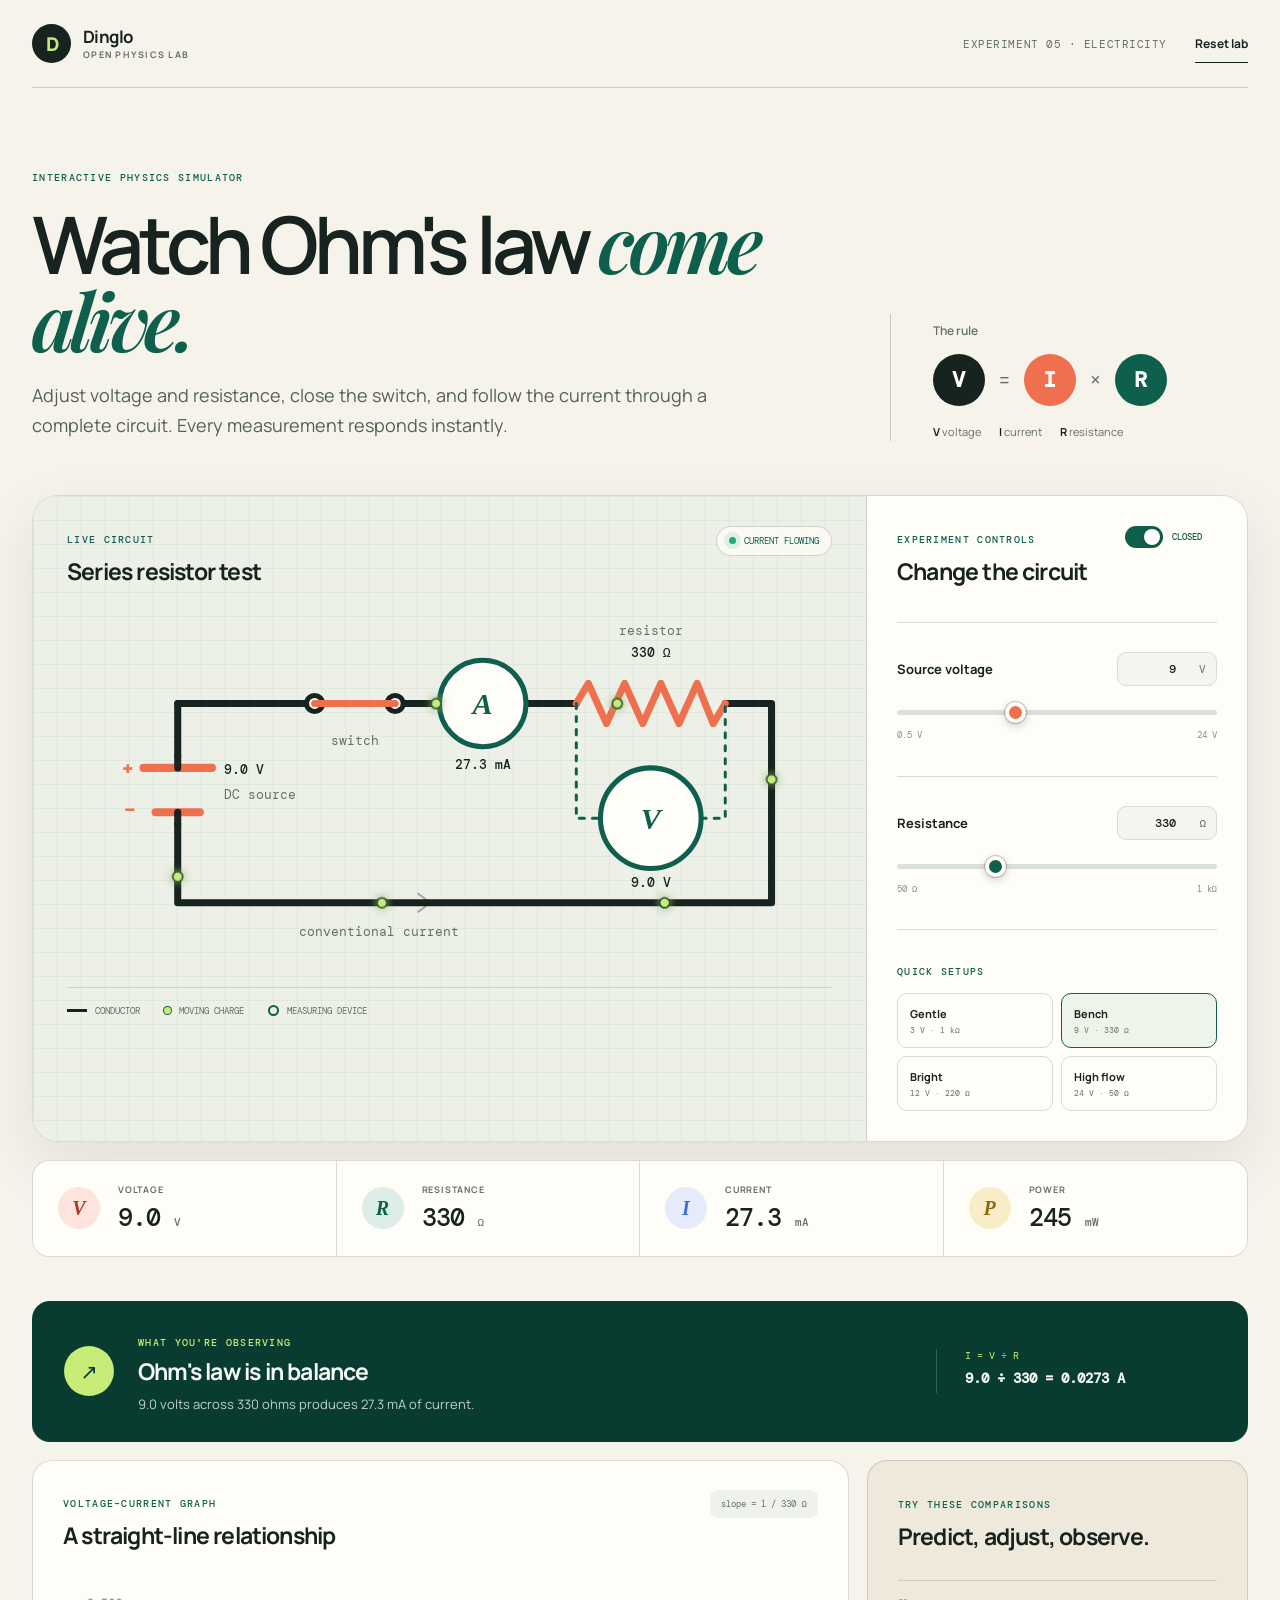
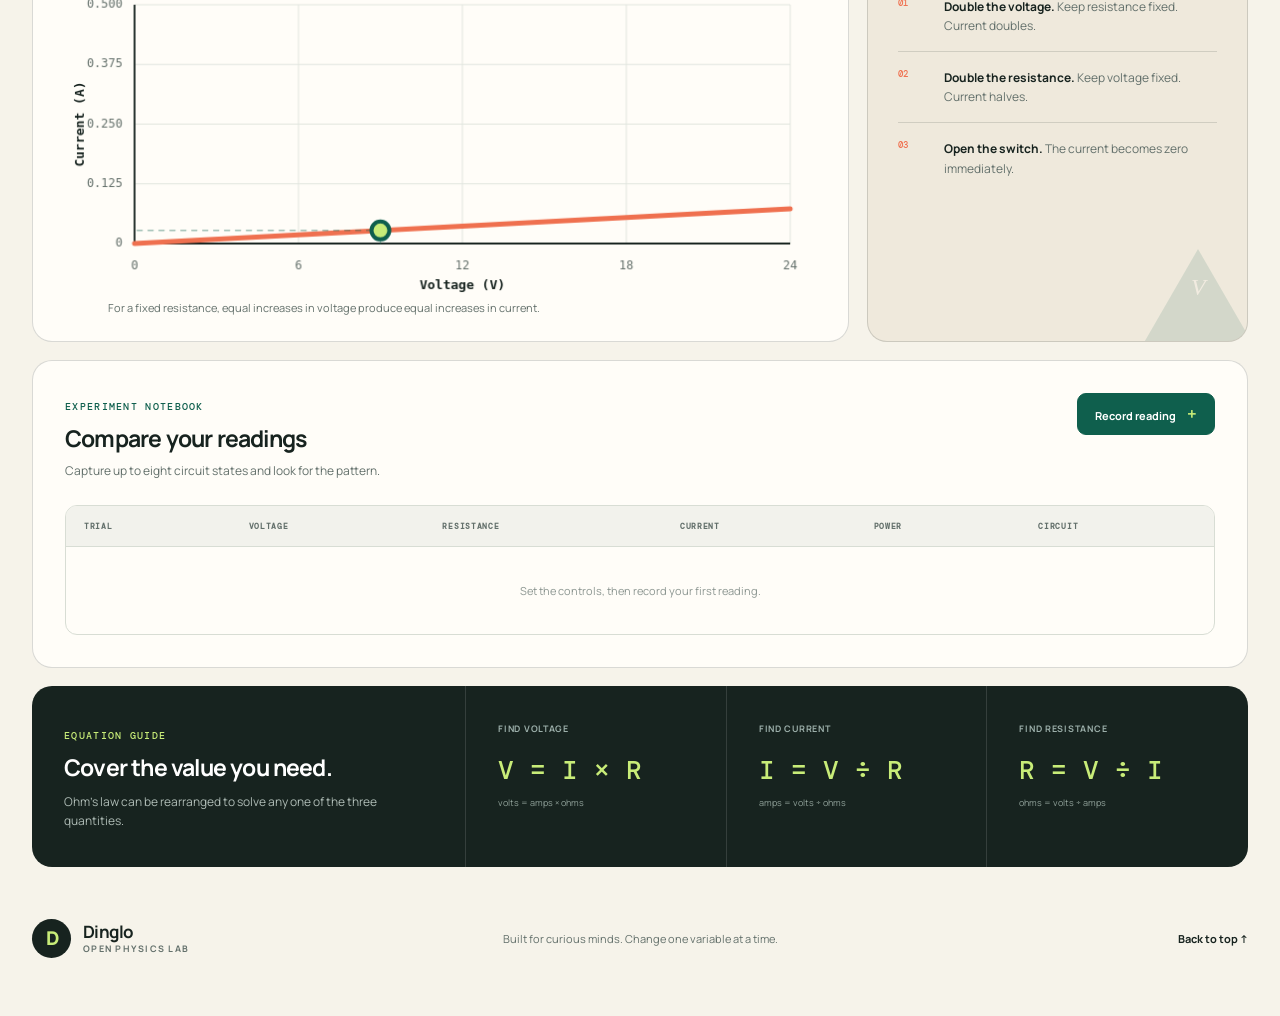
==== ohms-law/index.html @ cdf7956c "Add interactive Ohm's law simulator Add a responsive circuit lab with live V, R, I and power measure" ====
<!doctype html>
<html lang="en">
  <head>
    <meta charset="utf-8">
    <meta name="viewport" content="width=device-width, initial-scale=1">
    <meta name="description" content="Explore Ohm's law with an interactive circuit, live voltage, resistance, current and power measurements.">
    <meta name="theme-color" content="#0b4539">
    <title>Dinglo Ohm's Law Lab</title>
    <link rel="stylesheet" href="styles.css">
  </head>
  <body>
    <header class="site-header" id="top">
      <a class="brand" href="#top" aria-label="Dinglo Open Physics Lab">
        <span class="brand-mark" aria-hidden="true">D</span>
        <span><strong>Dinglo</strong><small>Open Physics Lab</small></span>
      </a>
      <div class="header-meta">
        <span>Experiment 05 · Electricity</span>
        <button class="text-button" id="resetLab" type="button">Reset lab</button>
      </div>
    </header>

    <main>
      <section class="hero" aria-labelledby="hero-title">
        <div class="hero-copy">
          <span class="eyebrow">Interactive physics simulator</span>
          <h1 id="hero-title">Watch Ohm's law <em>come alive.</em></h1>
          <p>Adjust voltage and resistance, close the switch, and follow the current through a complete circuit. Every measurement responds instantly.</p>
        </div>
        <aside class="formula-panel" aria-label="Ohm's law formula">
          <span class="formula-label">The rule</span>
          <div class="formula-main" aria-label="Voltage equals current multiplied by resistance">
            <strong>V</strong><span>=</span><strong>I</strong><span>×</span><strong>R</strong>
          </div>
          <div class="formula-key">
            <span><b>V</b> voltage</span>
            <span><b>I</b> current</span>
            <span><b>R</b> resistance</span>
          </div>
        </aside>
      </section>

      <section class="lab-shell" aria-label="Ohm's law circuit simulator">
        <article class="circuit-board">
          <div class="panel-heading">
            <div><span class="eyebrow">Live circuit</span><h2>Series resistor test</h2></div>
            <span class="status-chip active" id="statusChip"><i></i><span id="statusText">Current flowing</span></span>
          </div>

          <svg class="circuit-svg" viewBox="0 0 760 390" role="img" aria-labelledby="circuitTitle circuitDesc">
            <title id="circuitTitle">Interactive Ohm's law circuit</title>
            <desc id="circuitDesc">A battery, switch, ammeter, and resistor in series, with a voltmeter connected across the resistor.</desc>
            <defs>
              <filter id="glow" x="-70%" y="-70%" width="240%" height="240%">
                <feGaussianBlur stdDeviation="4" result="blur"></feGaussianBlur>
                <feMerge><feMergeNode in="blur"></feMergeNode><feMergeNode in="SourceGraphic"></feMergeNode></feMerge>
              </filter>
              <path id="flowPath" d="M110 112 H246 M326 112 H370 A43 43 0 0 0 456 112 H506 H668 H700 V310 H110 V232"></path>
            </defs>

            <g class="wires">
              <path d="M110 112 H246"></path>
              <path d="M326 112 H370"></path>
              <path d="M456 112 H506"></path>
              <path d="M654 112 H700 V310 H110 V232"></path>
              <path d="M110 164 V112"></path>
            </g>

            <g class="battery">
              <line x1="76" y1="176" x2="144" y2="176" class="battery-long"></line>
              <line x1="88" y1="220" x2="132" y2="220" class="battery-short"></line>
              <line x1="110" y1="176" x2="110" y2="164" class="wire"></line>
              <line x1="110" y1="220" x2="110" y2="232" class="wire"></line>
              <text x="156" y="182" class="component-label strong" id="batteryValue">9.0 V</text>
              <text x="156" y="207" class="component-label">DC source</text>
              <text x="55" y="183" class="polarity">+</text>
              <text x="57" y="224" class="polarity">−</text>
            </g>

            <g class="circuit-switch">
              <circle cx="246" cy="112" r="8"></circle>
              <circle cx="326" cy="112" r="8"></circle>
              <line x1="246" y1="112" x2="326" y2="112" id="switchArm"></line>
              <text x="286" y="153" text-anchor="middle" class="component-label">switch</text>
            </g>

            <g class="meter ammeter">
              <circle cx="413" cy="112" r="43"></circle>
              <text x="413" y="122" text-anchor="middle" class="meter-letter">A</text>
              <text x="413" y="177" text-anchor="middle" class="meter-reading" id="ammeterValue">27.3 mA</text>
            </g>

            <g class="resistor">
              <path d="M506 112 L518 92 L536 132 L554 92 L572 132 L590 92 L608 132 L626 92 L642 132 L654 112"></path>
              <text x="580" y="66" text-anchor="middle" class="component-label strong" id="resistorValue">330 Ω</text>
              <text x="580" y="44" text-anchor="middle" class="component-label">resistor</text>
            </g>

            <g class="voltmeter">
              <path d="M506 112 V226 H530"></path>
              <path d="M630 226 H654 V112"></path>
              <circle cx="580" cy="226" r="50"></circle>
              <text x="580" y="237" text-anchor="middle" class="meter-letter">V</text>
              <text x="580" y="294" text-anchor="middle" class="meter-reading" id="voltmeterValue">9.0 V</text>
            </g>

            <g class="direction">
              <path d="M260 310 H360"></path>
              <path d="M349 301 L361 310 L349 319"></path>
              <text x="310" y="343" text-anchor="middle" class="component-label">conventional current</text>
            </g>

            <g class="electron-flow" id="electronFlow" filter="url(#glow)">
              <circle r="5"><animateMotion dur="2.4s" begin="0s" repeatCount="indefinite"><mpath href="#flowPath"></mpath></animateMotion></circle>
              <circle r="5"><animateMotion dur="2.4s" begin="-0.4s" repeatCount="indefinite"><mpath href="#flowPath"></mpath></animateMotion></circle>
              <circle r="5"><animateMotion dur="2.4s" begin="-0.8s" repeatCount="indefinite"><mpath href="#flowPath"></mpath></animateMotion></circle>
              <circle r="5"><animateMotion dur="2.4s" begin="-1.2s" repeatCount="indefinite"><mpath href="#flowPath"></mpath></animateMotion></circle>
              <circle r="5"><animateMotion dur="2.4s" begin="-1.6s" repeatCount="indefinite"><mpath href="#flowPath"></mpath></animateMotion></circle>
              <circle r="5"><animateMotion dur="2.4s" begin="-2s" repeatCount="indefinite"><mpath href="#flowPath"></mpath></animateMotion></circle>
            </g>
          </svg>

          <div class="circuit-legend" aria-label="Circuit legend">
            <span><i class="legend-line"></i> conductor</span>
            <span><i class="legend-dot"></i> moving charge</span>
            <span><i class="legend-ring"></i> measuring device</span>
          </div>
        </article>

        <aside class="control-panel">
          <div class="control-heading">
            <div><span class="eyebrow">Experiment controls</span><h2>Change the circuit</h2></div>
            <button class="switch-control on" id="circuitToggle" type="button" role="switch" aria-checked="true">
              <span class="switch-track"><i></i></span><span id="toggleLabel">Closed</span>
            </button>
          </div>

          <div class="control-group">
            <div class="control-label-row">
              <label for="voltageRange">Source voltage</label>
              <label class="number-field"><input id="voltageNumber" type="number" min="0.5" max="24" step="0.5" value="9" aria-label="Source voltage in volts"><span>V</span></label>
            </div>
            <input id="voltageRange" class="range voltage-range" type="range" min="0.5" max="24" step="0.5" value="9" aria-label="Source voltage">
            <div class="range-scale"><span>0.5 V</span><span>24 V</span></div>
          </div>

          <div class="control-group">
            <div class="control-label-row">
              <label for="resistanceRange">Resistance</label>
              <label class="number-field"><input id="resistanceNumber" type="number" min="50" max="1000" step="10" value="330" aria-label="Resistance in ohms"><span>Ω</span></label>
            </div>
            <input id="resistanceRange" class="range resistance-range" type="range" min="50" max="1000" step="10" value="330" aria-label="Resistance">
            <div class="range-scale"><span>50 Ω</span><span>1 kΩ</span></div>
          </div>

          <div class="presets">
            <span class="mini-label">Quick setups</span>
            <div class="preset-grid">
              <button type="button" data-voltage="3" data-resistance="1000"><strong>Gentle</strong><small>3 V · 1 kΩ</small></button>
              <button type="button" class="selected" data-voltage="9" data-resistance="330"><strong>Bench</strong><small>9 V · 330 Ω</small></button>
              <button type="button" data-voltage="12" data-resistance="220"><strong>Bright</strong><small>12 V · 220 Ω</small></button>
              <button type="button" data-voltage="24" data-resistance="50"><strong>High flow</strong><small>24 V · 50 Ω</small></button>
            </div>
          </div>
        </aside>
      </section>

      <section class="readouts" aria-label="Live measurements" aria-live="polite">
        <article class="readout voltage-readout"><span class="metric-symbol">V</span><div><small>Voltage</small><strong><span id="voltageReadout">9.0</span> <i>V</i></strong></div></article>
        <article class="readout resistance-readout"><span class="metric-symbol">R</span><div><small>Resistance</small><strong><span id="resistanceReadout">330</span> <i>Ω</i></strong></div></article>
        <article class="readout current-readout"><span class="metric-symbol">I</span><div><small>Current</small><strong><span id="currentReadout">27.3</span> <i id="currentUnit">mA</i></strong></div></article>
        <article class="readout power-readout"><span class="metric-symbol">P</span><div><small>Power</small><strong><span id="powerReadout">245</span> <i id="powerUnit">mW</i></strong></div></article>
      </section>

      <section class="insight-strip" aria-live="polite">
        <span class="insight-icon" aria-hidden="true">↗</span>
        <div>
          <span class="eyebrow">What you're observing</span>
          <h2 id="insightTitle">Ohm's law is in balance</h2>
          <p id="insightBody">9.0 volts across 330 ohms produces 27.3 mA of current.</p>
        </div>
        <div class="calculation"><span>I = V ÷ R</span><strong id="calculationText">9.0 ÷ 330 = 0.0273 A</strong><small id="calculationNote"></small></div>
      </section>

      <section class="analysis-grid">
        <article class="graph-card">
          <div class="panel-heading compact">
            <div><span class="eyebrow">Voltage–current graph</span><h2>A straight-line relationship</h2></div>
            <span class="slope-badge" id="slopeBadge">slope = 1 / 330 Ω</span>
          </div>
          <canvas id="viGraph" width="760" height="330" role="img" aria-label="Voltage-current graph for 330 ohms"></canvas>
          <p class="graph-note">For a fixed resistance, equal increases in voltage produce equal increases in current.</p>
        </article>

        <article class="principle-card">
          <span class="eyebrow">Try these comparisons</span>
          <h2>Predict, adjust, observe.</h2>
          <div class="principle-list">
            <div><span>01</span><p><strong>Double the voltage.</strong> Keep resistance fixed. Current doubles.</p></div>
            <div><span>02</span><p><strong>Double the resistance.</strong> Keep voltage fixed. Current halves.</p></div>
            <div><span>03</span><p><strong>Open the switch.</strong> The current becomes zero immediately.</p></div>
          </div>
          <div class="formula-triangle" aria-hidden="true"><span>V</span><span>I</span><span>R</span></div>
        </article>
      </section>

      <section class="notebook-section">
        <div class="section-heading">
          <div><span class="eyebrow">Experiment notebook</span><h2>Compare your readings</h2><p>Capture up to eight circuit states and look for the pattern.</p></div>
          <div class="notebook-actions"><button class="secondary-button hidden" id="clearReadings" type="button">Clear</button><button class="primary-button" id="recordReading" type="button">Record reading <span>+</span></button></div>
        </div>
        <div class="table-wrap">
          <table>
            <thead><tr><th>Trial</th><th>Voltage</th><th>Resistance</th><th>Current</th><th>Power</th><th>Circuit</th></tr></thead>
            <tbody id="readingsBody"><tr class="empty-row"><td colspan="6">Set the controls, then record your first reading.</td></tr></tbody>
          </table>
        </div>
      </section>

      <section class="formula-guide" aria-label="Ohm's law equation guide">
        <div class="guide-intro"><span class="eyebrow">Equation guide</span><h2>Cover the value you need.</h2><p>Ohm's law can be rearranged to solve any one of the three quantities.</p></div>
        <div class="guide-formula"><span>Find voltage</span><strong>V = I × R</strong><small>volts = amps × ohms</small></div>
        <div class="guide-formula"><span>Find current</span><strong>I = V ÷ R</strong><small>amps = volts ÷ ohms</small></div>
        <div class="guide-formula"><span>Find resistance</span><strong>R = V ÷ I</strong><small>ohms = volts ÷ amps</small></div>
      </section>
    </main>

    <footer>
      <div class="brand"><span class="brand-mark" aria-hidden="true">D</span><span><strong>Dinglo</strong><small>Open Physics Lab</small></span></div>
      <p>Built for curious minds. Change one variable at a time.</p>
      <a href="#top">Back to top ↑</a>
    </footer>

    <noscript><p class="noscript">This simulator needs JavaScript enabled to calculate and animate the circuit.</p></noscript>
    <script src="script.js"></script>
  </body>
</html>
---- ohms-law/styles.css ----
@import url("https://fonts.googleapis.com/css2?family=DM+Mono:wght@400;500&family=Manrope:wght@400;500;600;700;800&family=Playfair+Display:ital,wght@1,600&display=swap");

:root {
  --ink: #17231f;
  --muted: #63706b;
  --paper: #f6f3ea;
  --surface: #fffdf8;
  --line: #d8ddd4;
  --green: #0f5f4d;
  --green-dark: #083c31;
  --lime: #c8ec78;
  --orange: #ef704f;
  --blue: #3d6fd8;
  --shadow: 0 22px 60px rgba(23, 35, 31, 0.09);
}

* { box-sizing: border-box; }
html { scroll-behavior: smooth; }
body {
  margin: 0;
  background: var(--paper);
  color: var(--ink);
  font-family: "Manrope", system-ui, sans-serif;
}
button, input { font: inherit; }
button { color: inherit; }
a, button, input[type="range"] { -webkit-tap-highlight-color: transparent; }
button:focus-visible, a:focus-visible, input:focus-visible {
  outline: 3px solid rgba(61, 111, 216, 0.42);
  outline-offset: 3px;
}

.site-header,
.hero,
.lab-shell,
.readouts,
.insight-strip,
.analysis-grid,
.notebook-section,
.formula-guide,
footer {
  width: min(1420px, calc(100% - 64px));
  margin-inline: auto;
}

.site-header {
  min-height: 88px;
  display: flex;
  align-items: center;
  justify-content: space-between;
  border-bottom: 1px solid rgba(23, 35, 31, 0.18);
}
.brand { display: inline-flex; align-items: center; gap: 12px; color: var(--ink); text-decoration: none; }
.brand-mark {
  width: 39px; height: 39px; display: grid; place-items: center; border-radius: 50%;
  background: var(--ink); color: var(--lime); font-size: 19px; font-weight: 800; letter-spacing: -0.06em;
}
.brand > span:last-child { display: flex; flex-direction: column; line-height: 1.02; }
.brand strong { font-size: 17px; letter-spacing: -0.03em; }
.brand small {
  margin-top: 4px; color: var(--muted); font-size: 9px; font-weight: 700;
  letter-spacing: 0.14em; text-transform: uppercase;
}
.header-meta { display: flex; align-items: center; gap: 28px; }
.header-meta > span {
  color: var(--muted); font-family: "DM Mono", monospace; font-size: 11px;
  letter-spacing: 0.05em; text-transform: uppercase;
}
.text-button {
  padding: 10px 0; border: 0; border-bottom: 1px solid var(--ink);
  background: transparent; cursor: pointer; font-size: 12px; font-weight: 700;
}

.hero {
  display: grid; grid-template-columns: minmax(0, 1.65fr) minmax(330px, 0.75fr);
  gap: 70px; align-items: end; padding: 76px 0 54px;
}
.eyebrow, .mini-label {
  color: var(--green); font-family: "DM Mono", monospace; font-size: 10px;
  font-weight: 500; letter-spacing: 0.13em; text-transform: uppercase;
}
.hero h1 {
  max-width: 900px; margin: 18px 0 22px; font-size: clamp(50px, 6.2vw, 94px);
  font-weight: 600; letter-spacing: -0.065em; line-height: 0.94;
}
.hero h1 em { color: var(--green); font-family: "Playfair Display", Georgia, serif; font-weight: 600; }
.hero-copy > p { max-width: 680px; margin: 0; color: #53605b; font-size: 18px; line-height: 1.65; }
.formula-panel { border-left: 1px solid rgba(23, 35, 31, 0.2); padding: 4px 0 2px 42px; }
.formula-label { color: var(--muted); font-size: 12px; font-weight: 600; }
.formula-main { display: flex; align-items: center; gap: 14px; margin: 14px 0 18px; font-family: "DM Mono", monospace; }
.formula-main strong {
  display: grid; width: 52px; height: 52px; place-items: center; border-radius: 50%;
  background: var(--ink); color: var(--surface); font-size: 22px;
}
.formula-main strong:nth-of-type(2) { background: var(--orange); }
.formula-main strong:nth-of-type(3) { background: var(--green); }
.formula-main > span { color: var(--muted); font-size: 18px; }
.formula-key { display: flex; flex-wrap: wrap; gap: 10px 18px; color: var(--muted); font-size: 11px; }
.formula-key b { color: var(--ink); }

.lab-shell {
  display: grid; grid-template-columns: minmax(0, 1.58fr) minmax(350px, 0.72fr);
  overflow: hidden; border: 1px solid rgba(23, 35, 31, 0.16); border-radius: 26px;
  background: var(--surface); box-shadow: var(--shadow);
}
.circuit-board {
  min-width: 0; padding: 30px 34px 22px; border-right: 1px solid rgba(23, 35, 31, 0.16);
  background-color: #edf0e7;
  background-image: linear-gradient(rgba(15,95,77,.055) 1px, transparent 1px), linear-gradient(90deg,rgba(15,95,77,.055) 1px, transparent 1px);
  background-size: 24px 24px;
}
.panel-heading, .control-heading, .section-heading {
  display: flex; align-items: flex-start; justify-content: space-between; gap: 24px;
}
.panel-heading h2, .control-heading h2, .section-heading h2, .principle-card h2, .insight-strip h2, .formula-guide h2 {
  margin: 7px 0 0; font-size: 23px; letter-spacing: -0.035em;
}
.status-chip {
  display: inline-flex; align-items: center; gap: 8px; padding: 8px 12px;
  border: 1px solid rgba(23,35,31,.18); border-radius: 100px; background: rgba(255,253,248,.72);
  color: var(--muted); font-family: "DM Mono", monospace; font-size: 9px; text-transform: uppercase;
}
.status-chip i { width: 7px; height: 7px; border-radius: 50%; background: #9ba29f; }
.status-chip.active { color: var(--green); }
.status-chip.active i { background: #27a97b; box-shadow: 0 0 0 5px rgba(39,169,123,.12); }

.circuit-svg { display: block; width: 100%; min-height: 400px; overflow: visible; }
.wires path, .wire, .direction path {
  fill: none; stroke: var(--ink); stroke-linecap: round; stroke-linejoin: round; stroke-width: 7;
}
.battery-long, .battery-short { stroke: var(--orange); stroke-linecap: round; stroke-width: 8; }
.polarity { fill: var(--orange); font-family: "DM Mono", monospace; font-size: 18px; font-weight: 800; }
.component-label, .meter-reading { fill: var(--muted); font-family: "DM Mono", monospace; font-size: 13px; }
.component-label.strong, .meter-reading { fill: var(--ink); font-weight: 500; }
.circuit-switch circle { fill: var(--surface); stroke: var(--ink); stroke-width: 5; }
#switchArm { stroke: var(--orange); stroke-linecap: round; stroke-width: 7; transition: 300ms ease; }
.meter circle, .voltmeter circle { fill: var(--surface); stroke: var(--green); stroke-width: 5; }
.meter-letter { fill: var(--green); font-family: Georgia, serif; font-size: 30px; font-style: italic; font-weight: 700; }
.resistor path {
  fill: none; stroke: var(--orange); stroke-linecap: round; stroke-linejoin: round; stroke-width: 7;
}
.voltmeter > path { fill: none; stroke: var(--green); stroke-dasharray: 5 8; stroke-linecap: round; stroke-width: 3; }
.direction path { stroke: rgba(23,35,31,.35); stroke-width: 2; }
.electron-flow circle { fill: var(--lime); stroke: var(--green-dark); stroke-width: 1.5px; }
.electron-flow.paused { display: none; }
.circuit-legend {
  display: flex; flex-wrap: wrap; gap: 12px 24px; padding-top: 17px;
  border-top: 1px solid rgba(23,35,31,.13); color: var(--muted);
  font-family: "DM Mono", monospace; font-size: 9px; text-transform: uppercase;
}
.circuit-legend span { display: inline-flex; align-items: center; gap: 8px; }
.legend-line { width: 20px; height: 3px; background: var(--ink); }
.legend-dot { width: 7px; height: 7px; border-radius: 50%; background: var(--lime); box-shadow: 0 0 0 1px var(--green); }
.legend-ring { width: 11px; height: 11px; border: 2px solid var(--green); border-radius: 50%; }

.control-panel { padding: 30px; background: var(--surface); }
.switch-control {
  display: flex; align-items: center; gap: 9px; min-width: 92px; padding: 0; border: 0;
  background: transparent; cursor: pointer; color: var(--muted); font-family: "DM Mono", monospace;
  font-size: 9px; font-weight: 500; text-transform: uppercase;
}
.switch-track { width: 38px; height: 22px; padding: 3px; border-radius: 100px; background: #c8cec9; transition: 200ms ease; }
.switch-track i {
  display: block; width: 16px; height: 16px; border-radius: 50%; background: white;
  box-shadow: 0 2px 4px rgba(0,0,0,.16); transition: 200ms ease;
}
.switch-control.on { color: var(--green); }
.switch-control.on .switch-track { background: var(--green); }
.switch-control.on .switch-track i { transform: translateX(16px); }
.control-group { margin-top: 35px; padding-top: 29px; border-top: 1px solid var(--line); }
.control-label-row { display: flex; align-items: center; justify-content: space-between; gap: 20px; }
.control-label-row > label:first-child { font-size: 13px; font-weight: 700; }
.number-field { display: flex; align-items: center; overflow: hidden; border: 1px solid var(--line); border-radius: 9px; background: #f5f4ee; }
.number-field input {
  width: 76px; padding: 8px 3px 8px 10px; border: 0; outline: 0; background: transparent;
  color: var(--ink); font-family: "DM Mono", monospace; font-size: 12px; font-weight: 500; text-align: right;
}
.number-field span { padding: 0 10px 0 5px; color: var(--muted); font-family: "DM Mono", monospace; font-size: 11px; }
.range {
  width: 100%; height: 5px; margin: 24px 0 0; border-radius: 10px; outline: none;
  appearance: none; background: #dce0da; cursor: pointer;
}
.range::-webkit-slider-thumb {
  width: 21px; height: 21px; border: 4px solid var(--surface); border-radius: 50%; appearance: none;
  background: var(--orange); box-shadow: 0 0 0 1px rgba(23,35,31,.22), 0 3px 8px rgba(23,35,31,.22);
}
.range::-moz-range-thumb { width: 14px; height: 14px; border: 4px solid var(--surface); border-radius: 50%; background: var(--orange); }
.resistance-range::-webkit-slider-thumb { background: var(--green); }
.resistance-range::-moz-range-thumb { background: var(--green); }
.range-scale { display: flex; justify-content: space-between; margin-top: 9px; color: #87908c; font-family: "DM Mono", monospace; font-size: 9px; }
.presets { margin-top: 34px; padding-top: 28px; border-top: 1px solid var(--line); }
.preset-grid { display: grid; grid-template-columns: 1fr 1fr; gap: 8px; margin-top: 13px; }
.preset-grid button {
  padding: 12px; border: 1px solid var(--line); border-radius: 10px; background: transparent;
  cursor: pointer; text-align: left; transition: 180ms ease;
}
.preset-grid button:hover, .preset-grid button.selected { border-color: var(--green); background: #eef5e8; }
.preset-grid strong, .preset-grid small { display: block; }
.preset-grid strong { font-size: 11px; }
.preset-grid small { margin-top: 4px; color: var(--muted); font-family: "DM Mono", monospace; font-size: 8px; }

.readouts {
  display: grid; grid-template-columns: repeat(4, 1fr); margin-top: 18px; overflow: hidden;
  border: 1px solid rgba(23,35,31,.16); border-radius: 17px; background: var(--surface);
}
.readout { display: flex; align-items: center; gap: 18px; min-width: 0; padding: 22px 25px; border-right: 1px solid var(--line); }
.readout:last-child { border-right: 0; }
.metric-symbol {
  display: grid; flex: 0 0 42px; width: 42px; height: 42px; place-items: center; border-radius: 50%;
  background: #e8ece5; font-family: Georgia, serif; font-size: 20px; font-style: italic; font-weight: 700;
}
.voltage-readout .metric-symbol { background: #fee4dc; color: #a93a20; }
.resistance-readout .metric-symbol { background: #ddede7; color: var(--green); }
.current-readout .metric-symbol { background: #e5ebfb; color: var(--blue); }
.power-readout .metric-symbol { background: #f8edc7; color: #8d6810; }
.readout div { min-width: 0; }
.readout small, .readout strong { display: block; }
.readout small { margin-bottom: 5px; color: var(--muted); font-size: 9px; font-weight: 700; letter-spacing: .09em; text-transform: uppercase; }
.readout strong { overflow: hidden; font-family: "DM Mono", monospace; font-size: clamp(18px,2vw,25px); font-weight: 500; letter-spacing: -.04em; text-overflow: ellipsis; white-space: nowrap; }
.readout strong i { color: var(--muted); font-size: 11px; font-style: normal; letter-spacing: 0; }

.insight-strip {
  display: grid; grid-template-columns: auto 1fr auto; gap: 24px; align-items: center;
  margin-top: 44px; padding: 28px 32px; border-radius: 18px; background: var(--green-dark); color: #f5f8f3;
}
.insight-icon { display: grid; width: 50px; height: 50px; place-items: center; border-radius: 50%; background: var(--lime); color: var(--green-dark); font-size: 21px; }
.insight-strip .eyebrow { color: var(--lime); }
.insight-strip h2 { margin-top: 4px; }
.insight-strip p { max-width: 680px; margin: 7px 0 0; color: #bfd0c8; font-size: 13px; line-height: 1.55; }
.calculation { min-width: 280px; padding-left: 28px; border-left: 1px solid rgba(255,255,255,.18); font-family: "DM Mono", monospace; }
.calculation span, .calculation strong, .calculation small { display: block; }
.calculation span { margin-bottom: 7px; color: var(--lime); font-size: 10px; }
.calculation strong { font-size: 14px; }
.calculation small { margin-top: 6px; color: #9bb3a8; font-size: 8px; }

.analysis-grid { display: grid; grid-template-columns: minmax(0,1.5fr) minmax(330px,.7fr); gap: 18px; margin-top: 18px; }
.graph-card, .principle-card, .notebook-section { border: 1px solid rgba(23,35,31,.16); border-radius: 20px; background: var(--surface); }
.graph-card { min-width: 0; padding: 29px 30px 24px; }
.panel-heading.compact { align-items: flex-start; }
.slope-badge { padding: 8px 11px; border-radius: 8px; background: #eff2eb; color: var(--muted); font-family: "DM Mono", monospace; font-size: 9px; white-space: nowrap; }
#viGraph { display: block; width: 100%; height: auto; margin-top: 20px; }
.graph-note { margin: 2px 0 0 45px; color: var(--muted); font-size: 11px; line-height: 1.5; }
.principle-card { position: relative; overflow: hidden; padding: 30px; background: #efe9dc; }
.principle-card > * { position: relative; z-index: 1; }
.principle-list { margin-top: 28px; }
.principle-list > div { display: grid; grid-template-columns: 34px 1fr; gap: 12px; padding: 16px 0; border-top: 1px solid rgba(23,35,31,.14); }
.principle-list span { color: var(--orange); font-family: "DM Mono", monospace; font-size: 9px; font-weight: 500; }
.principle-list p { margin: 0; color: var(--muted); font-size: 12px; line-height: 1.6; }
.principle-list strong { color: var(--ink); }
.formula-triangle { position: absolute; right: -26px; bottom: -38px; width: 150px; height: 130px; opacity: .12; clip-path: polygon(50% 0,100% 100%,0 100%); background: var(--green); color: white; font-family: Georgia,serif; font-size: 24px; font-style: italic; }
.formula-triangle span { position: absolute; color: white; font-size: 24px; }
.formula-triangle span:nth-child(1) { top: 25px; left: 68px; }
.formula-triangle span:nth-child(2) { bottom: 17px; left: 33px; }
.formula-triangle span:nth-child(3) { right: 30px; bottom: 17px; }

.notebook-section { margin-top: 18px; padding: 32px; }
.section-heading > div > p { margin: 8px 0 0; color: var(--muted); font-size: 12px; }
.notebook-actions { display: flex; gap: 9px; }
.primary-button, .secondary-button { min-height: 42px; padding: 0 17px; border-radius: 9px; cursor: pointer; font-size: 11px; font-weight: 700; }
.primary-button { border: 1px solid var(--green); background: var(--green); color: white; }
.primary-button span { margin-left: 9px; color: var(--lime); font-size: 17px; }
.secondary-button { border: 1px solid var(--line); background: transparent; }
.hidden { display: none !important; }
.table-wrap { margin-top: 26px; overflow-x: auto; border: 1px solid var(--line); border-radius: 12px; }
table { width: 100%; min-width: 700px; border-collapse: collapse; font-size: 11px; }
th, td { padding: 15px 18px; border-bottom: 1px solid var(--line); text-align: left; }
th { background: #f2f2ec; color: var(--muted); font-family: "DM Mono",monospace; font-size: 8px; letter-spacing: .09em; text-transform: uppercase; }
tbody tr:last-child td { border-bottom: 0; }
.trial-number { color: var(--green); font-family: "DM Mono",monospace; font-weight: 500; }
.empty-row td { height: 88px; color: #8c9691; text-align: center; }
.table-status { display: inline-flex; padding: 5px 9px; border-radius: 100px; background: #eceeeb; color: var(--muted); font-size: 9px; font-weight: 700; }
.table-status.closed { background: #e1f2e8; color: var(--green); }

.formula-guide { display: grid; grid-template-columns: 1.25fr repeat(3,.75fr); margin-top: 18px; overflow: hidden; border-radius: 20px; background: var(--ink); color: white; }
.guide-intro, .guide-formula { padding: 36px 32px; }
.guide-intro { border-right: 1px solid rgba(255,255,255,.13); }
.guide-intro .eyebrow { color: var(--lime); }
.guide-intro p { max-width: 330px; margin: 10px 0 0; color: #aebbb5; font-size: 12px; line-height: 1.55; }
.guide-formula { border-right: 1px solid rgba(255,255,255,.13); }
.guide-formula:last-child { border-right: 0; }
.guide-formula span, .guide-formula strong, .guide-formula small { display: block; }
.guide-formula span { color: #9cafaa; font-size: 9px; font-weight: 700; letter-spacing: .08em; text-transform: uppercase; }
.guide-formula strong { margin-top: 19px; color: var(--lime); font-family: "DM Mono",monospace; font-size: clamp(20px,2vw,28px); font-weight: 500; }
.guide-formula small { margin-top: 9px; color: #91a29a; font-size: 9px; }

footer { display: grid; grid-template-columns: 1fr auto 1fr; align-items: center; padding: 52px 0 58px; }
footer p { color: var(--muted); font-size: 11px; text-align: center; }
footer > a { justify-self: end; color: var(--ink); font-size: 11px; font-weight: 700; text-decoration: none; }
.noscript { position: fixed; inset: auto 20px 20px; margin: 0; padding: 14px; border-radius: 10px; background: #9f2917; color: white; text-align: center; }

@media (max-width: 1100px) {
  .hero { grid-template-columns: 1fr; gap: 35px; }
  .formula-panel { border-top: 1px solid rgba(23,35,31,.2); border-left: 0; padding: 28px 0 0; }
  .lab-shell { grid-template-columns: 1fr; }
  .circuit-board { border-right: 0; border-bottom: 1px solid rgba(23,35,31,.16); }
  .control-panel { display: grid; grid-template-columns: repeat(2,1fr); gap: 26px; }
  .control-heading, .presets { grid-column: 1 / -1; }
  .control-group, .presets { margin-top: 0; }
  .readouts { grid-template-columns: repeat(2,1fr); }
  .readout:nth-child(2) { border-right: 0; }
  .readout:nth-child(-n+2) { border-bottom: 1px solid var(--line); }
  .analysis-grid { grid-template-columns: 1fr; }
  .formula-guide { grid-template-columns: 1fr 1fr; }
  .guide-intro { grid-column: 1 / -1; border-right: 0; border-bottom: 1px solid rgba(255,255,255,.13); }
  .guide-formula:nth-child(3) { border-right: 0; }
}

@media (max-width: 700px) {
  .site-header, .hero, .lab-shell, .readouts, .insight-strip, .analysis-grid, .notebook-section, .formula-guide, footer { width: min(100% - 28px,1420px); }
  .site-header { min-height: 74px; }
  .header-meta > span { display: none; }
  .hero { padding: 52px 0 38px; }
  .hero h1 { font-size: clamp(45px,15vw,66px); }
  .hero-copy > p { font-size: 15px; }
  .formula-main { gap: 8px; }
  .formula-main strong { width: 45px; height: 45px; }
  .lab-shell { border-radius: 19px; }
  .circuit-board, .control-panel { padding: 23px 18px; }
  .panel-heading h2, .control-heading h2, .section-heading h2, .principle-card h2, .insight-strip h2, .formula-guide h2 { font-size: 20px; }
  .status-chip { padding: 7px 9px; font-size: 8px; }
  .circuit-svg { min-height: 280px; }
  .circuit-legend { gap: 10px 15px; }
  .control-panel { display: block; }
  .control-group, .presets { margin-top: 30px; }
  .readout { gap: 11px; padding: 18px 14px; }
  .metric-symbol { flex-basis: 34px; width: 34px; height: 34px; font-size: 16px; }
  .readout strong { font-size: 16px; }
  .insight-strip { grid-template-columns: auto 1fr; padding: 24px 20px; }
  .insight-icon { width: 42px; height: 42px; }
  .calculation { grid-column: 1 / -1; min-width: 0; padding: 20px 0 0; border-top: 1px solid rgba(255,255,255,.18); border-left: 0; }
  .graph-card, .principle-card, .notebook-section { padding: 24px 18px; }
  .panel-heading.compact, .notebook-section .section-heading { flex-direction: column; }
  .slope-badge { white-space: normal; }
  .graph-note { margin-left: 0; }
  .notebook-actions { width: 100%; }
  .notebook-actions .primary-button { flex: 1; }
  .formula-guide { grid-template-columns: 1fr; }
  .guide-intro, .guide-formula { grid-column: auto; padding: 28px 22px; border-right: 0; border-bottom: 1px solid rgba(255,255,255,.13); }
  footer { grid-template-columns: 1fr auto; gap: 24px; }
  footer p { display: none; }
}

@media (prefers-reduced-motion: reduce) {
  html { scroll-behavior: auto; }
  *, *::before, *::after { scroll-behavior: auto !important; transition-duration: .01ms !important; animation-duration: .01ms !important; animation-iteration-count: 1 !important; }
  .electron-flow { display: none; }
}
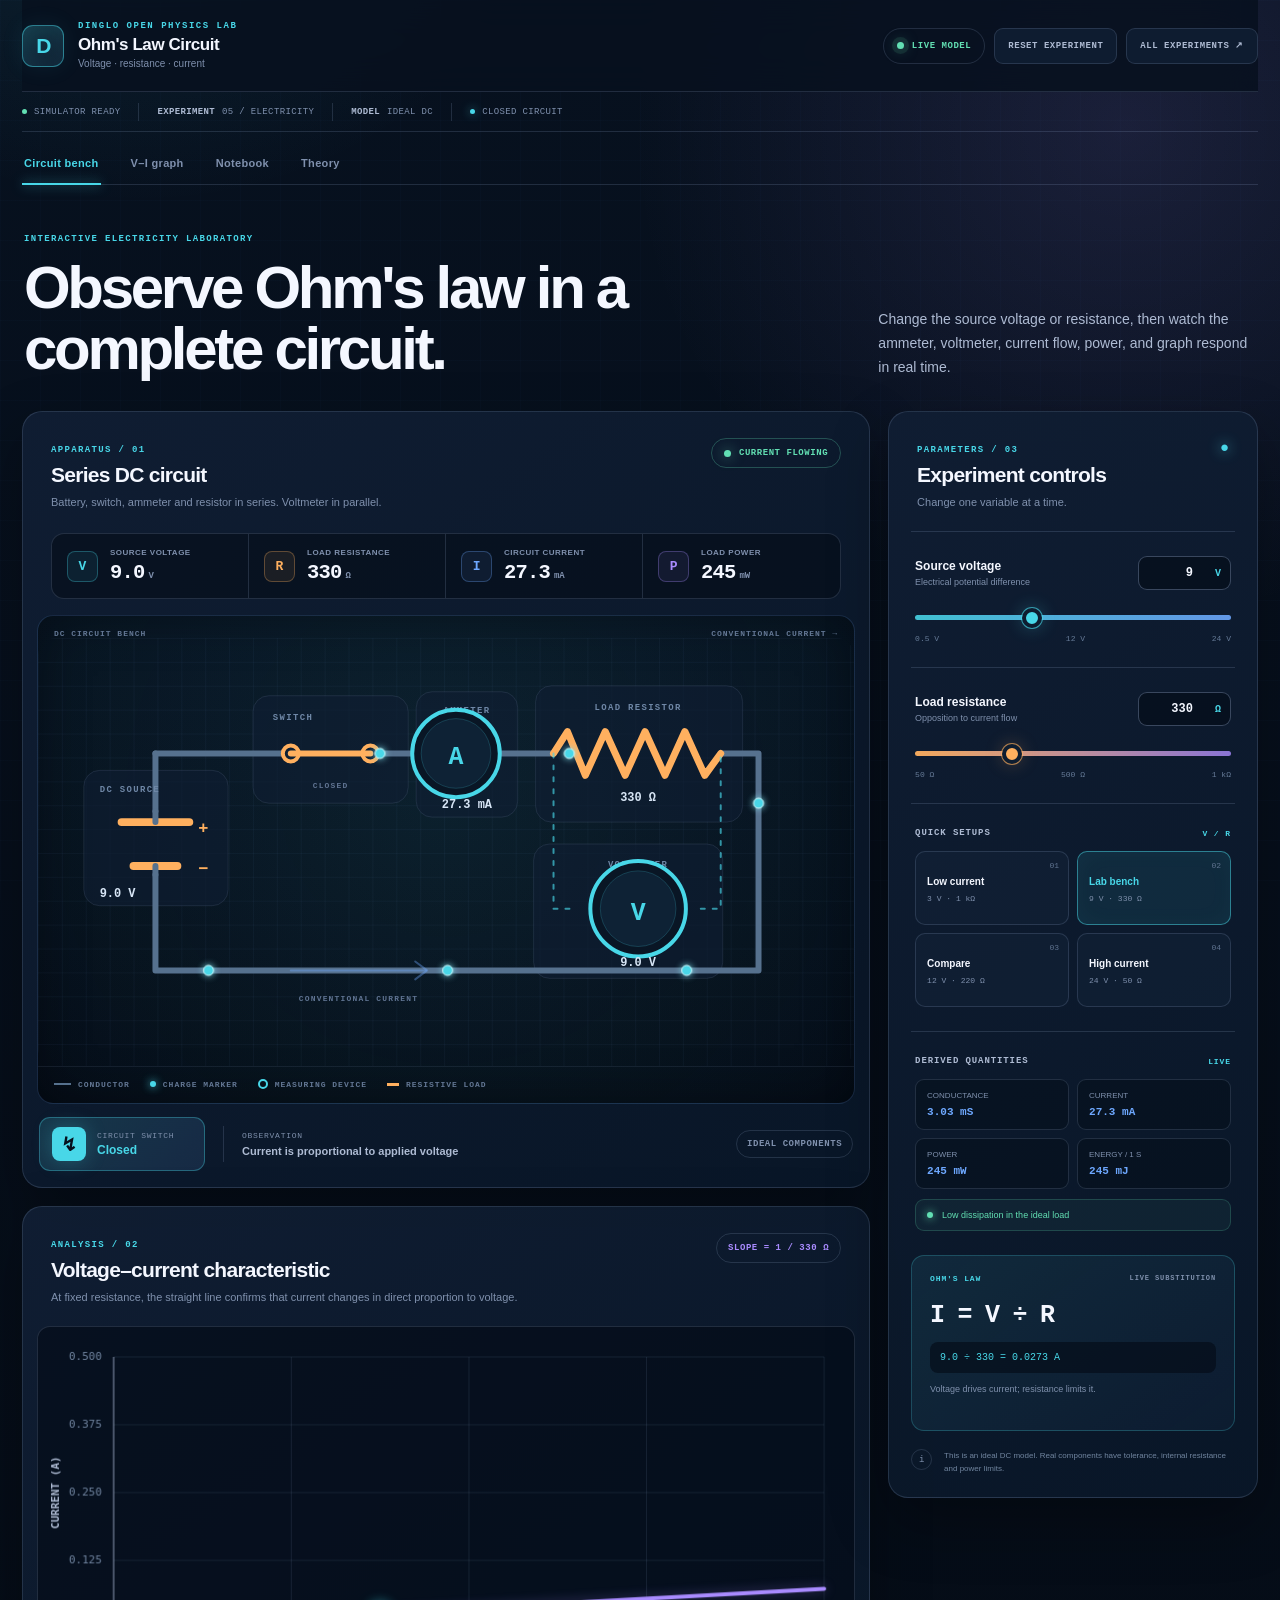
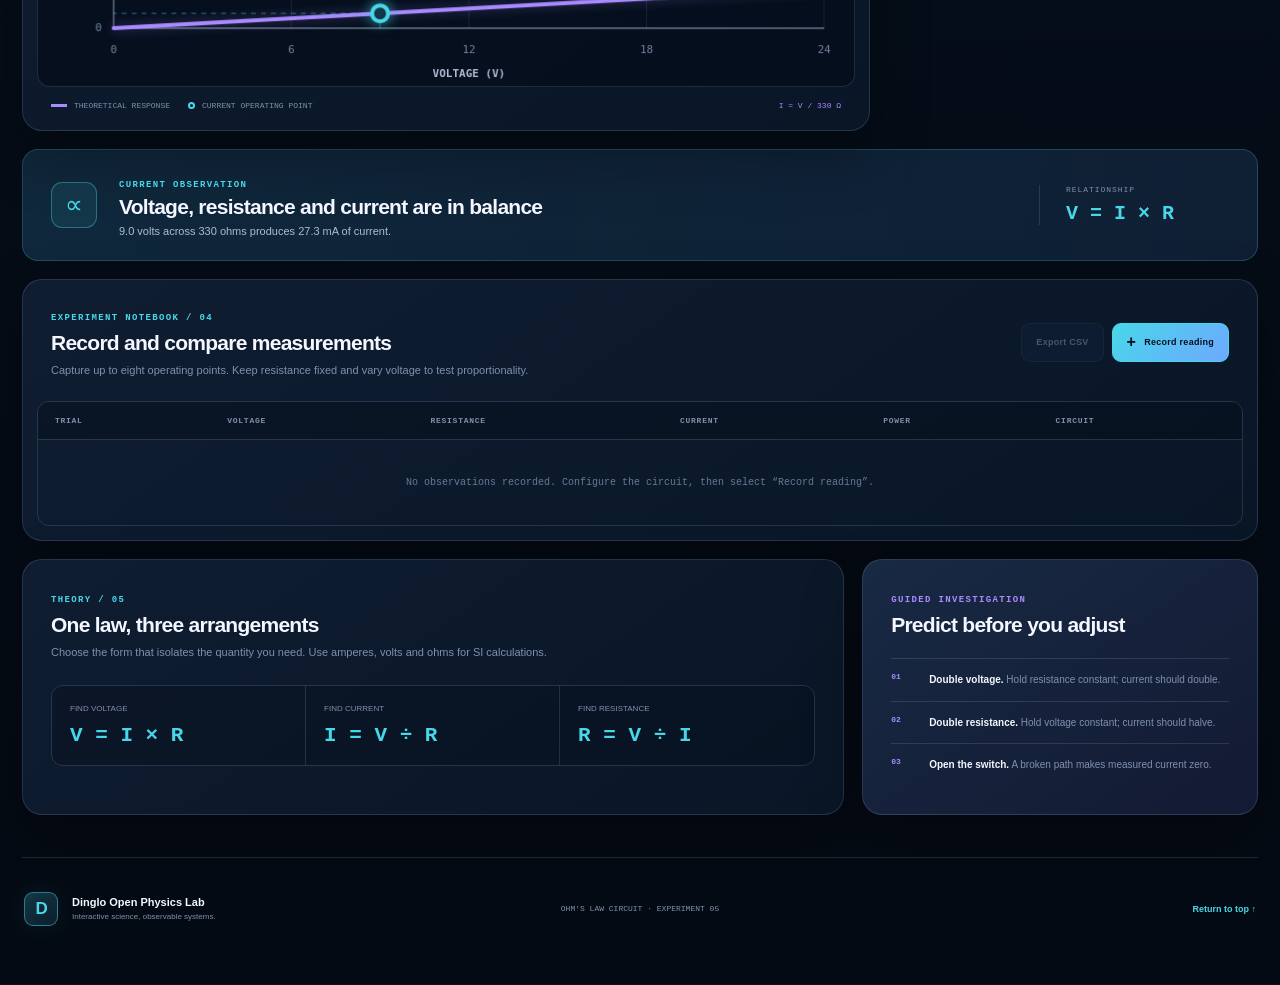
==== commit 2c33c4ce: "Redesign Ohm's law lab interface Align the simulator with the Dinglo physics lab theme and add deriv" ====
--- a/ohms-law/index.html
+++ b/ohms-law/index.html
@@ -3,233 +3,345 @@
   <head>
     <meta charset="utf-8">
     <meta name="viewport" content="width=device-width, initial-scale=1">
-    <meta name="description" content="Explore Ohm's law with an interactive circuit, live voltage, resistance, current and power measurements.">
-    <meta name="theme-color" content="#0b4539">
-    <title>Dinglo Ohm's Law Lab</title>
+    <meta name="description" content="Observe Ohm's law in a Dinglo interactive physics lab with a live DC circuit, voltage and resistance controls, current measurements, graphing, and an experiment notebook.">
+    <meta name="theme-color" content="#07111f">
+    <title>Ohm's Law Circuit · Dinglo Open Physics Lab</title>
     <link rel="stylesheet" href="styles.css">
   </head>
   <body>
-    <header class="site-header" id="top">
-      <a class="brand" href="#top" aria-label="Dinglo Open Physics Lab">
-        <span class="brand-mark" aria-hidden="true">D</span>
-        <span><strong>Dinglo</strong><small>Open Physics Lab</small></span>
-      </a>
-      <div class="header-meta">
-        <span>Experiment 05 · Electricity</span>
-        <button class="text-button" id="resetLab" type="button">Reset lab</button>
+    <a class="skip-link" href="#circuit-bench">Skip to circuit bench</a>
+
+    <div class="app-shell" id="top">
+      <header class="topbar">
+        <a class="brand" href="#top" aria-label="Dinglo Open Physics Lab, Ohm's Law Circuit">
+          <span class="brand-mark" aria-hidden="true">D</span>
+          <span class="brand-copy">
+            <span class="brand-kicker">Dinglo Open Physics Lab</span>
+            <strong>Ohm's Law Circuit</strong>
+            <small>Voltage · resistance · current</small>
+          </span>
+        </a>
+
+        <div class="topbar-actions">
+          <span class="live-pill"><i aria-hidden="true"></i> Live model</span>
+          <button class="quiet-button" id="resetLab" type="button">Reset experiment</button>
+          <a class="quiet-button" href="https://kegodev.github.io/open-physics-lab/">All experiments <span aria-hidden="true">↗</span></a>
+        </div>
+      </header>
+
+      <div class="status-strip" aria-label="Experiment status">
+        <span><i class="status-dot online" aria-hidden="true"></i> Simulator ready</span>
+        <span><b>Experiment</b> 05 / Electricity</span>
+        <span><b>Model</b> Ideal DC</span>
+        <span id="topCircuitStatus"><i class="status-dot flowing" aria-hidden="true"></i> Closed circuit</span>
       </div>
-    </header>
-
-    <main>
-      <section class="hero" aria-labelledby="hero-title">
-        <div class="hero-copy">
-          <span class="eyebrow">Interactive physics simulator</span>
-          <h1 id="hero-title">Watch Ohm's law <em>come alive.</em></h1>
-          <p>Adjust voltage and resistance, close the switch, and follow the current through a complete circuit. Every measurement responds instantly.</p>
-        </div>
-        <aside class="formula-panel" aria-label="Ohm's law formula">
-          <span class="formula-label">The rule</span>
-          <div class="formula-main" aria-label="Voltage equals current multiplied by resistance">
-            <strong>V</strong><span>=</span><strong>I</strong><span>×</span><strong>R</strong>
-          </div>
-          <div class="formula-key">
-            <span><b>V</b> voltage</span>
-            <span><b>I</b> current</span>
-            <span><b>R</b> resistance</span>
-          </div>
-        </aside>
-      </section>
-
-      <section class="lab-shell" aria-label="Ohm's law circuit simulator">
-        <article class="circuit-board">
-          <div class="panel-heading">
-            <div><span class="eyebrow">Live circuit</span><h2>Series resistor test</h2></div>
-            <span class="status-chip active" id="statusChip"><i></i><span id="statusText">Current flowing</span></span>
-          </div>
-
-          <svg class="circuit-svg" viewBox="0 0 760 390" role="img" aria-labelledby="circuitTitle circuitDesc">
-            <title id="circuitTitle">Interactive Ohm's law circuit</title>
-            <desc id="circuitDesc">A battery, switch, ammeter, and resistor in series, with a voltmeter connected across the resistor.</desc>
-            <defs>
-              <filter id="glow" x="-70%" y="-70%" width="240%" height="240%">
-                <feGaussianBlur stdDeviation="4" result="blur"></feGaussianBlur>
-                <feMerge><feMergeNode in="blur"></feMergeNode><feMergeNode in="SourceGraphic"></feMergeNode></feMerge>
-              </filter>
-              <path id="flowPath" d="M110 112 H246 M326 112 H370 A43 43 0 0 0 456 112 H506 H668 H700 V310 H110 V232"></path>
-            </defs>
-
-            <g class="wires">
-              <path d="M110 112 H246"></path>
-              <path d="M326 112 H370"></path>
-              <path d="M456 112 H506"></path>
-              <path d="M654 112 H700 V310 H110 V232"></path>
-              <path d="M110 164 V112"></path>
-            </g>
-
-            <g class="battery">
-              <line x1="76" y1="176" x2="144" y2="176" class="battery-long"></line>
-              <line x1="88" y1="220" x2="132" y2="220" class="battery-short"></line>
-              <line x1="110" y1="176" x2="110" y2="164" class="wire"></line>
-              <line x1="110" y1="220" x2="110" y2="232" class="wire"></line>
-              <text x="156" y="182" class="component-label strong" id="batteryValue">9.0 V</text>
-              <text x="156" y="207" class="component-label">DC source</text>
-              <text x="55" y="183" class="polarity">+</text>
-              <text x="57" y="224" class="polarity">−</text>
-            </g>
-
-            <g class="circuit-switch">
-              <circle cx="246" cy="112" r="8"></circle>
-              <circle cx="326" cy="112" r="8"></circle>
-              <line x1="246" y1="112" x2="326" y2="112" id="switchArm"></line>
-              <text x="286" y="153" text-anchor="middle" class="component-label">switch</text>
-            </g>
-
-            <g class="meter ammeter">
-              <circle cx="413" cy="112" r="43"></circle>
-              <text x="413" y="122" text-anchor="middle" class="meter-letter">A</text>
-              <text x="413" y="177" text-anchor="middle" class="meter-reading" id="ammeterValue">27.3 mA</text>
-            </g>
-
-            <g class="resistor">
-              <path d="M506 112 L518 92 L536 132 L554 92 L572 132 L590 92 L608 132 L626 92 L642 132 L654 112"></path>
-              <text x="580" y="66" text-anchor="middle" class="component-label strong" id="resistorValue">330 Ω</text>
-              <text x="580" y="44" text-anchor="middle" class="component-label">resistor</text>
-            </g>
-
-            <g class="voltmeter">
-              <path d="M506 112 V226 H530"></path>
-              <path d="M630 226 H654 V112"></path>
-              <circle cx="580" cy="226" r="50"></circle>
-              <text x="580" y="237" text-anchor="middle" class="meter-letter">V</text>
-              <text x="580" y="294" text-anchor="middle" class="meter-reading" id="voltmeterValue">9.0 V</text>
-            </g>
-
-            <g class="direction">
-              <path d="M260 310 H360"></path>
-              <path d="M349 301 L361 310 L349 319"></path>
-              <text x="310" y="343" text-anchor="middle" class="component-label">conventional current</text>
-            </g>
-
-            <g class="electron-flow" id="electronFlow" filter="url(#glow)">
-              <circle r="5"><animateMotion dur="2.4s" begin="0s" repeatCount="indefinite"><mpath href="#flowPath"></mpath></animateMotion></circle>
-              <circle r="5"><animateMotion dur="2.4s" begin="-0.4s" repeatCount="indefinite"><mpath href="#flowPath"></mpath></animateMotion></circle>
-              <circle r="5"><animateMotion dur="2.4s" begin="-0.8s" repeatCount="indefinite"><mpath href="#flowPath"></mpath></animateMotion></circle>
-              <circle r="5"><animateMotion dur="2.4s" begin="-1.2s" repeatCount="indefinite"><mpath href="#flowPath"></mpath></animateMotion></circle>
-              <circle r="5"><animateMotion dur="2.4s" begin="-1.6s" repeatCount="indefinite"><mpath href="#flowPath"></mpath></animateMotion></circle>
-              <circle r="5"><animateMotion dur="2.4s" begin="-2s" repeatCount="indefinite"><mpath href="#flowPath"></mpath></animateMotion></circle>
-            </g>
-          </svg>
-
-          <div class="circuit-legend" aria-label="Circuit legend">
-            <span><i class="legend-line"></i> conductor</span>
-            <span><i class="legend-dot"></i> moving charge</span>
-            <span><i class="legend-ring"></i> measuring device</span>
-          </div>
-        </article>
-
-        <aside class="control-panel">
-          <div class="control-heading">
-            <div><span class="eyebrow">Experiment controls</span><h2>Change the circuit</h2></div>
-            <button class="switch-control on" id="circuitToggle" type="button" role="switch" aria-checked="true">
-              <span class="switch-track"><i></i></span><span id="toggleLabel">Closed</span>
-            </button>
-          </div>
-
-          <div class="control-group">
-            <div class="control-label-row">
-              <label for="voltageRange">Source voltage</label>
-              <label class="number-field"><input id="voltageNumber" type="number" min="0.5" max="24" step="0.5" value="9" aria-label="Source voltage in volts"><span>V</span></label>
-            </div>
-            <input id="voltageRange" class="range voltage-range" type="range" min="0.5" max="24" step="0.5" value="9" aria-label="Source voltage">
-            <div class="range-scale"><span>0.5 V</span><span>24 V</span></div>
-          </div>
-
-          <div class="control-group">
-            <div class="control-label-row">
-              <label for="resistanceRange">Resistance</label>
-              <label class="number-field"><input id="resistanceNumber" type="number" min="50" max="1000" step="10" value="330" aria-label="Resistance in ohms"><span>Ω</span></label>
-            </div>
-            <input id="resistanceRange" class="range resistance-range" type="range" min="50" max="1000" step="10" value="330" aria-label="Resistance">
-            <div class="range-scale"><span>50 Ω</span><span>1 kΩ</span></div>
-          </div>
-
-          <div class="presets">
-            <span class="mini-label">Quick setups</span>
-            <div class="preset-grid">
-              <button type="button" data-voltage="3" data-resistance="1000"><strong>Gentle</strong><small>3 V · 1 kΩ</small></button>
-              <button type="button" class="selected" data-voltage="9" data-resistance="330"><strong>Bench</strong><small>9 V · 330 Ω</small></button>
-              <button type="button" data-voltage="12" data-resistance="220"><strong>Bright</strong><small>12 V · 220 Ω</small></button>
-              <button type="button" data-voltage="24" data-resistance="50"><strong>High flow</strong><small>24 V · 50 Ω</small></button>
-            </div>
-          </div>
-        </aside>
-      </section>
-
-      <section class="readouts" aria-label="Live measurements" aria-live="polite">
-        <article class="readout voltage-readout"><span class="metric-symbol">V</span><div><small>Voltage</small><strong><span id="voltageReadout">9.0</span> <i>V</i></strong></div></article>
-        <article class="readout resistance-readout"><span class="metric-symbol">R</span><div><small>Resistance</small><strong><span id="resistanceReadout">330</span> <i>Ω</i></strong></div></article>
-        <article class="readout current-readout"><span class="metric-symbol">I</span><div><small>Current</small><strong><span id="currentReadout">27.3</span> <i id="currentUnit">mA</i></strong></div></article>
-        <article class="readout power-readout"><span class="metric-symbol">P</span><div><small>Power</small><strong><span id="powerReadout">245</span> <i id="powerUnit">mW</i></strong></div></article>
-      </section>
-
-      <section class="insight-strip" aria-live="polite">
-        <span class="insight-icon" aria-hidden="true">↗</span>
-        <div>
-          <span class="eyebrow">What you're observing</span>
-          <h2 id="insightTitle">Ohm's law is in balance</h2>
-          <p id="insightBody">9.0 volts across 330 ohms produces 27.3 mA of current.</p>
-        </div>
-        <div class="calculation"><span>I = V ÷ R</span><strong id="calculationText">9.0 ÷ 330 = 0.0273 A</strong><small id="calculationNote"></small></div>
-      </section>
-
-      <section class="analysis-grid">
-        <article class="graph-card">
-          <div class="panel-heading compact">
-            <div><span class="eyebrow">Voltage–current graph</span><h2>A straight-line relationship</h2></div>
-            <span class="slope-badge" id="slopeBadge">slope = 1 / 330 Ω</span>
-          </div>
-          <canvas id="viGraph" width="760" height="330" role="img" aria-label="Voltage-current graph for 330 ohms"></canvas>
-          <p class="graph-note">For a fixed resistance, equal increases in voltage produce equal increases in current.</p>
-        </article>
-
-        <article class="principle-card">
-          <span class="eyebrow">Try these comparisons</span>
-          <h2>Predict, adjust, observe.</h2>
-          <div class="principle-list">
-            <div><span>01</span><p><strong>Double the voltage.</strong> Keep resistance fixed. Current doubles.</p></div>
-            <div><span>02</span><p><strong>Double the resistance.</strong> Keep voltage fixed. Current halves.</p></div>
-            <div><span>03</span><p><strong>Open the switch.</strong> The current becomes zero immediately.</p></div>
-          </div>
-          <div class="formula-triangle" aria-hidden="true"><span>V</span><span>I</span><span>R</span></div>
-        </article>
-      </section>
-
-      <section class="notebook-section">
-        <div class="section-heading">
-          <div><span class="eyebrow">Experiment notebook</span><h2>Compare your readings</h2><p>Capture up to eight circuit states and look for the pattern.</p></div>
-          <div class="notebook-actions"><button class="secondary-button hidden" id="clearReadings" type="button">Clear</button><button class="primary-button" id="recordReading" type="button">Record reading <span>+</span></button></div>
-        </div>
-        <div class="table-wrap">
-          <table>
-            <thead><tr><th>Trial</th><th>Voltage</th><th>Resistance</th><th>Current</th><th>Power</th><th>Circuit</th></tr></thead>
-            <tbody id="readingsBody"><tr class="empty-row"><td colspan="6">Set the controls, then record your first reading.</td></tr></tbody>
-          </table>
-        </div>
-      </section>
-
-      <section class="formula-guide" aria-label="Ohm's law equation guide">
-        <div class="guide-intro"><span class="eyebrow">Equation guide</span><h2>Cover the value you need.</h2><p>Ohm's law can be rearranged to solve any one of the three quantities.</p></div>
-        <div class="guide-formula"><span>Find voltage</span><strong>V = I × R</strong><small>volts = amps × ohms</small></div>
-        <div class="guide-formula"><span>Find current</span><strong>I = V ÷ R</strong><small>amps = volts ÷ ohms</small></div>
-        <div class="guide-formula"><span>Find resistance</span><strong>R = V ÷ I</strong><small>ohms = volts ÷ amps</small></div>
-      </section>
-    </main>
-
-    <footer>
-      <div class="brand"><span class="brand-mark" aria-hidden="true">D</span><span><strong>Dinglo</strong><small>Open Physics Lab</small></span></div>
-      <p>Built for curious minds. Change one variable at a time.</p>
-      <a href="#top">Back to top ↑</a>
-    </footer>
+
+      <nav class="section-tabs" aria-label="Lab sections">
+        <a class="active" href="#circuit-bench">Circuit bench</a>
+        <a href="#graph-panel">V–I graph</a>
+        <a href="#notebook">Notebook</a>
+        <a href="#theory">Theory</a>
+      </nav>
+
+      <main>
+        <section class="lab-intro" aria-labelledby="lab-title">
+          <div>
+            <span class="eyebrow">Interactive electricity laboratory</span>
+            <h1 id="lab-title">Observe Ohm's law in a complete circuit.</h1>
+          </div>
+          <p>Change the source voltage or resistance, then watch the ammeter, voltmeter, current flow, power, and graph respond in real time.</p>
+        </section>
+
+        <section class="workspace" aria-label="Ohm's law simulator workspace">
+          <div class="visual-column">
+            <article class="panel apparatus-panel" id="circuit-bench">
+              <div class="panel-header">
+                <div>
+                  <span class="panel-index">APPARATUS / 01</span>
+                  <h2>Series DC circuit</h2>
+                  <p>Battery, switch, ammeter and resistor in series. Voltmeter in parallel.</p>
+                </div>
+                <span class="status-chip active" id="statusChip"><i aria-hidden="true"></i><span id="statusText">Current flowing</span></span>
+              </div>
+
+              <div class="measurement-grid" aria-label="Live measurements" aria-live="polite">
+                <article class="measurement voltage-measurement">
+                  <span class="measurement-symbol">V</span>
+                  <div><small>Source voltage</small><strong><span id="voltageReadout">9.0</span><em>V</em></strong></div>
+                </article>
+                <article class="measurement resistance-measurement">
+                  <span class="measurement-symbol">R</span>
+                  <div><small>Load resistance</small><strong><span id="resistanceReadout">330</span><em>Ω</em></strong></div>
+                </article>
+                <article class="measurement current-measurement">
+                  <span class="measurement-symbol">I</span>
+                  <div><small>Circuit current</small><strong><span id="currentReadout">27.3</span><em id="currentUnit">mA</em></strong></div>
+                </article>
+                <article class="measurement power-measurement">
+                  <span class="measurement-symbol">P</span>
+                  <div><small>Load power</small><strong><span id="powerReadout">245</span><em id="powerUnit">mW</em></strong></div>
+                </article>
+              </div>
+
+              <div class="apparatus-stage">
+                <div class="stage-label"><span>DC CIRCUIT BENCH</span><span>CONVENTIONAL CURRENT →</span></div>
+                <svg class="circuit-svg" viewBox="0 0 820 430" role="img" aria-labelledby="circuitTitle circuitDesc">
+                  <title id="circuitTitle">Interactive Ohm's law series circuit</title>
+                  <desc id="circuitDesc">A DC voltage source, switch, ammeter and resistor are wired in series. A voltmeter is wired in parallel across the resistor. Moving charge markers indicate current when the switch is closed.</desc>
+                  <defs>
+                    <pattern id="stageGrid" width="24" height="24" patternUnits="userSpaceOnUse">
+                      <path d="M24 0H0V24" fill="none" stroke="rgba(110,168,255,.08)" stroke-width="1"></path>
+                    </pattern>
+                    <filter id="glow" x="-80%" y="-80%" width="260%" height="260%">
+                      <feGaussianBlur stdDeviation="3.5" result="blur"></feGaussianBlur>
+                      <feMerge><feMergeNode in="blur"></feMergeNode><feMergeNode in="SourceGraphic"></feMergeNode></feMerge>
+                    </filter>
+                    <path id="flowPath" d="M118 116 H254 M334 116 H376 A44 44 0 0 0 464 116 H518 H686 H724 V334 H118 V238"></path>
+                  </defs>
+
+                  <rect class="stage-grid-fill" x="0" y="0" width="820" height="430" rx="18"></rect>
+
+                  <g class="component-zones" aria-hidden="true">
+                    <rect x="46" y="133" width="145" height="136" rx="16"></rect>
+                    <rect x="216" y="58" width="156" height="108" rx="16"></rect>
+                    <rect x="380" y="54" width="102" height="126" rx="16"></rect>
+                    <rect x="500" y="48" width="208" height="137" rx="16"></rect>
+                    <rect x="498" y="207" width="190" height="135" rx="16"></rect>
+                  </g>
+
+                  <g class="wires">
+                    <path d="M118 116 H254"></path>
+                    <path d="M334 116 H376"></path>
+                    <path d="M464 116 H518"></path>
+                    <path d="M686 116 H724 V334 H118 V238"></path>
+                    <path d="M118 174 V116"></path>
+                  </g>
+
+                  <g class="battery">
+                    <text x="62" y="155" class="component-tag">DC SOURCE</text>
+                    <line x1="84" y1="185" x2="152" y2="185" class="battery-long"></line>
+                    <line x1="96" y1="229" x2="140" y2="229" class="battery-short"></line>
+                    <line x1="118" y1="185" x2="118" y2="174" class="wire"></line>
+                    <line x1="118" y1="229" x2="118" y2="238" class="wire"></line>
+                    <text x="161" y="196" class="polarity">+</text>
+                    <text x="161" y="237" class="polarity">−</text>
+                    <text x="62" y="260" class="component-reading" id="batteryValue">9.0 V</text>
+                  </g>
+
+                  <g class="circuit-switch">
+                    <text x="236" y="82" class="component-tag">SWITCH</text>
+                    <circle cx="254" cy="116" r="8"></circle>
+                    <circle cx="334" cy="116" r="8"></circle>
+                    <line x1="254" y1="116" x2="334" y2="116" id="switchArm"></line>
+                    <text x="294" y="151" text-anchor="middle" class="component-hint" id="switchSvgStatus">CLOSED</text>
+                  </g>
+
+                  <g class="meter ammeter">
+                    <text x="431" y="75" text-anchor="middle" class="component-tag">AMMETER</text>
+                    <circle cx="420" cy="116" r="44"></circle>
+                    <circle cx="420" cy="116" r="35" class="meter-inner"></circle>
+                    <text x="420" y="127" text-anchor="middle" class="meter-letter">A</text>
+                    <text x="431" y="171" text-anchor="middle" class="component-reading" id="ammeterValue">27.3 mA</text>
+                  </g>
+
+                  <g class="resistor">
+                    <text x="603" y="72" text-anchor="middle" class="component-tag">LOAD RESISTOR</text>
+                    <path d="M518 116 L532 94 L550 138 L570 94 L590 138 L610 94 L630 138 L650 94 L670 138 L686 116"></path>
+                    <text x="603" y="164" text-anchor="middle" class="component-reading" id="resistorValue">330 Ω</text>
+                  </g>
+
+                  <g class="voltmeter">
+                    <path d="M518 116 V272 H540"></path>
+                    <path d="M666 272 H686 V116"></path>
+                    <text x="603" y="230" text-anchor="middle" class="component-tag">VOLTMETER</text>
+                    <circle cx="603" cy="272" r="48"></circle>
+                    <circle cx="603" cy="272" r="38" class="meter-inner"></circle>
+                    <text x="603" y="283" text-anchor="middle" class="meter-letter">V</text>
+                    <text x="603" y="330" text-anchor="middle" class="component-reading" id="voltmeterValue">9.0 V</text>
+                  </g>
+
+                  <g class="direction" aria-hidden="true">
+                    <path d="M254 334 H390"></path>
+                    <path d="M379 325 L391 334 L379 343"></path>
+                    <text x="322" y="365" text-anchor="middle" class="component-hint">CONVENTIONAL CURRENT</text>
+                  </g>
+
+                  <g class="electron-flow" id="electronFlow" filter="url(#glow)" aria-hidden="true">
+                    <circle r="5"><animateMotion dur="2.4s" begin="0s" repeatCount="indefinite"><mpath href="#flowPath"></mpath></animateMotion></circle>
+                    <circle r="5"><animateMotion dur="2.4s" begin="-0.4s" repeatCount="indefinite"><mpath href="#flowPath"></mpath></animateMotion></circle>
+                    <circle r="5"><animateMotion dur="2.4s" begin="-0.8s" repeatCount="indefinite"><mpath href="#flowPath"></mpath></animateMotion></circle>
+                    <circle r="5"><animateMotion dur="2.4s" begin="-1.2s" repeatCount="indefinite"><mpath href="#flowPath"></mpath></animateMotion></circle>
+                    <circle r="5"><animateMotion dur="2.4s" begin="-1.6s" repeatCount="indefinite"><mpath href="#flowPath"></mpath></animateMotion></circle>
+                    <circle r="5"><animateMotion dur="2.4s" begin="-2s" repeatCount="indefinite"><mpath href="#flowPath"></mpath></animateMotion></circle>
+                  </g>
+                </svg>
+
+                <div class="stage-legend" aria-label="Circuit legend">
+                  <span><i class="legend-wire"></i> conductor</span>
+                  <span><i class="legend-charge"></i> charge marker</span>
+                  <span><i class="legend-meter"></i> measuring device</span>
+                  <span><i class="legend-load"></i> resistive load</span>
+                </div>
+              </div>
+
+              <div class="transport-bar">
+                <button class="run-button on" id="circuitToggle" type="button" role="switch" aria-checked="true">
+                  <span class="run-icon" aria-hidden="true">↯</span>
+                  <span><small>Circuit switch</small><strong id="toggleLabel">Closed</strong></span>
+                </button>
+                <div class="transport-divider"></div>
+                <div class="transport-reading">
+                  <small>Observation</small>
+                  <strong id="transportObservation">Current is proportional to voltage</strong>
+                </div>
+                <span class="model-badge">IDEAL COMPONENTS</span>
+              </div>
+            </article>
+
+            <article class="panel graph-panel" id="graph-panel">
+              <div class="panel-header compact">
+                <div>
+                  <span class="panel-index">ANALYSIS / 02</span>
+                  <h2>Voltage–current characteristic</h2>
+                  <p>At fixed resistance, the straight line confirms that current changes in direct proportion to voltage.</p>
+                </div>
+                <span class="slope-badge" id="slopeBadge">slope = 1 / 330 Ω</span>
+              </div>
+              <div class="graph-frame">
+                <canvas id="viGraph" width="820" height="360" role="img" aria-label="Voltage-current graph for 330 ohms"></canvas>
+              </div>
+              <div class="graph-footer">
+                <span><i class="graph-line-key"></i> theoretical response</span>
+                <span><i class="graph-point-key"></i> current operating point</span>
+                <span id="graphEquation">I = V / 330 Ω</span>
+              </div>
+            </article>
+          </div>
+
+          <aside class="panel control-panel" aria-labelledby="controls-title">
+            <div class="panel-header compact">
+              <div>
+                <span class="panel-index">PARAMETERS / 03</span>
+                <h2 id="controls-title">Experiment controls</h2>
+                <p>Change one variable at a time.</p>
+              </div>
+              <span class="control-status" aria-hidden="true">●</span>
+            </div>
+
+            <div class="control-group voltage-control">
+              <div class="control-label-row">
+                <div><label for="voltageRange">Source voltage</label><small>Electrical potential difference</small></div>
+                <label class="number-field"><input id="voltageNumber" type="number" min="0.5" max="24" step="0.5" value="9" aria-label="Source voltage in volts"><span>V</span></label>
+              </div>
+              <input id="voltageRange" class="range voltage-range" type="range" min="0.5" max="24" step="0.5" value="9" aria-label="Source voltage">
+              <div class="range-scale"><span>0.5 V</span><span>12 V</span><span>24 V</span></div>
+            </div>
+
+            <div class="control-group resistance-control">
+              <div class="control-label-row">
+                <div><label for="resistanceRange">Load resistance</label><small>Opposition to current flow</small></div>
+                <label class="number-field"><input id="resistanceNumber" type="number" min="50" max="1000" step="10" value="330" aria-label="Resistance in ohms"><span>Ω</span></label>
+              </div>
+              <input id="resistanceRange" class="range resistance-range" type="range" min="50" max="1000" step="10" value="330" aria-label="Resistance">
+              <div class="range-scale"><span>50 Ω</span><span>500 Ω</span><span>1 kΩ</span></div>
+            </div>
+
+            <div class="preset-section">
+              <div class="section-label"><span>Quick setups</span><small>V / R</small></div>
+              <div class="preset-grid">
+                <button type="button" data-voltage="3" data-resistance="1000"><span>01</span><strong>Low current</strong><small>3 V · 1 kΩ</small></button>
+                <button type="button" class="selected" data-voltage="9" data-resistance="330"><span>02</span><strong>Lab bench</strong><small>9 V · 330 Ω</small></button>
+                <button type="button" data-voltage="12" data-resistance="220"><span>03</span><strong>Compare</strong><small>12 V · 220 Ω</small></button>
+                <button type="button" data-voltage="24" data-resistance="50"><span>04</span><strong>High current</strong><small>24 V · 50 Ω</small></button>
+              </div>
+            </div>
+
+            <div class="derived-section">
+              <div class="section-label"><span>Derived quantities</span><small>LIVE</small></div>
+              <div class="derived-grid">
+                <div><small>Conductance</small><strong id="conductanceReadout">3.03 mS</strong></div>
+                <div><small>Current</small><strong id="derivedCurrent">27.3 mA</strong></div>
+                <div><small>Power</small><strong id="derivedPower">245 mW</strong></div>
+                <div><small>Energy / 1 s</small><strong id="energyReadout">245 mJ</strong></div>
+              </div>
+              <div class="thermal-status" id="thermalStatus"><i aria-hidden="true"></i><span>Low dissipation in ideal load</span></div>
+            </div>
+
+            <div class="equation-card">
+              <div><span>OHM'S LAW</span><small>LIVE SUBSTITUTION</small></div>
+              <strong>I = V ÷ R</strong>
+              <code id="calculationText">9.0 ÷ 330 = 0.0273 A</code>
+              <p id="calculationNote">Voltage drives current; resistance limits it.</p>
+            </div>
+
+            <div class="control-note">
+              <span aria-hidden="true">i</span>
+              <p>This is an ideal DC model. Real components have tolerance, internal resistance and power limits.</p>
+            </div>
+          </aside>
+        </section>
+
+        <section class="observation-panel" aria-live="polite">
+          <div class="observation-mark" aria-hidden="true">∝</div>
+          <div>
+            <span class="panel-index">CURRENT OBSERVATION</span>
+            <h2 id="insightTitle">Ohm's law is in balance</h2>
+            <p id="insightBody">9.0 volts across 330 ohms produces 27.3 mA of current.</p>
+          </div>
+          <div class="observation-formula"><span>RELATIONSHIP</span><strong>V = I × R</strong></div>
+        </section>
+
+        <section class="panel notebook-section" id="notebook" aria-labelledby="notebook-title">
+          <div class="panel-header notebook-header">
+            <div>
+              <span class="panel-index">EXPERIMENT NOTEBOOK / 04</span>
+              <h2 id="notebook-title">Record and compare measurements</h2>
+              <p>Capture up to eight operating points. Keep resistance fixed and vary voltage to test proportionality.</p>
+            </div>
+            <div class="notebook-actions">
+              <button class="secondary-button hidden" id="clearReadings" type="button">Clear</button>
+              <button class="secondary-button" id="exportReadings" type="button" disabled>Export CSV</button>
+              <button class="primary-button" id="recordReading" type="button"><span aria-hidden="true">+</span> Record reading</button>
+            </div>
+          </div>
+          <div class="table-wrap">
+            <table>
+              <thead><tr><th>Trial</th><th>Voltage</th><th>Resistance</th><th>Current</th><th>Power</th><th>Circuit</th></tr></thead>
+              <tbody id="readingsBody"><tr class="empty-row"><td colspan="6">No observations recorded. Configure the circuit, then select “Record reading”.</td></tr></tbody>
+            </table>
+          </div>
+        </section>
+
+        <section class="theory-grid" id="theory" aria-label="Ohm's law theory and guided investigations">
+          <article class="panel theory-card">
+            <span class="panel-index">THEORY / 05</span>
+            <h2>One law, three arrangements</h2>
+            <p>Choose the form that isolates the quantity you need. Use amperes, volts and ohms for SI calculations.</p>
+            <div class="formula-row">
+              <div><small>Find voltage</small><strong>V = I × R</strong></div>
+              <div><small>Find current</small><strong>I = V ÷ R</strong></div>
+              <div><small>Find resistance</small><strong>R = V ÷ I</strong></div>
+            </div>
+          </article>
+
+          <article class="panel investigation-card">
+            <span class="panel-index">GUIDED INVESTIGATION</span>
+            <h2>Predict before you adjust</h2>
+            <ol>
+              <li><span>01</span><p><strong>Double voltage.</strong> Hold resistance constant; current should double.</p></li>
+              <li><span>02</span><p><strong>Double resistance.</strong> Hold voltage constant; current should halve.</p></li>
+              <li><span>03</span><p><strong>Open the switch.</strong> A broken path makes measured current zero.</p></li>
+            </ol>
+          </article>
+        </section>
+      </main>
+
+      <footer>
+        <div class="footer-brand"><span class="brand-mark" aria-hidden="true">D</span><div><strong>Dinglo Open Physics Lab</strong><small>Interactive science, observable systems.</small></div></div>
+        <p>Ohm's Law Circuit · Experiment 05</p>
+        <a href="#top">Return to top ↑</a>
+      </footer>
+    </div>
 
     <noscript><p class="noscript">This simulator needs JavaScript enabled to calculate and animate the circuit.</p></noscript>
     <script src="script.js"></script>
--- a/ohms-law/styles.css
+++ b/ohms-law/styles.css
@@ -1,342 +1,782 @@
-@import url("https://fonts.googleapis.com/css2?family=DM+Mono:wght@400;500&family=Manrope:wght@400;500;600;700;800&family=Playfair+Display:ital,wght@1,600&display=swap");
-
 :root {
-  --ink: #17231f;
-  --muted: #63706b;
-  --paper: #f6f3ea;
-  --surface: #fffdf8;
-  --line: #d8ddd4;
-  --green: #0f5f4d;
-  --green-dark: #083c31;
-  --lime: #c8ec78;
-  --orange: #ef704f;
-  --blue: #3d6fd8;
-  --shadow: 0 22px 60px rgba(23, 35, 31, 0.09);
+  color-scheme: dark;
+  --bg: #07111f;
+  --bg-deep: #040a13;
+  --surface: #0a1727;
+  --panel: rgba(16, 30, 51, 0.94);
+  --panel-solid: #101e33;
+  --panel-soft: rgba(25, 43, 70, 0.72);
+  --line: rgba(157, 177, 217, 0.18);
+  --line-strong: rgba(157, 177, 217, 0.34);
+  --text: #f4f7ff;
+  --muted: #aebbd3;
+  --quiet: #7f90ad;
+  --blue: #6ea8ff;
+  --cyan: #48d7e8;
+  --purple: #a98bff;
+  --orange: #ffb05f;
+  --pink: #ff7ca8;
+  --green: #62dfb3;
+  --danger: #ff7a85;
+  --shadow: 0 24px 60px rgba(0, 0, 0, 0.3);
+  --radius: 20px;
+  --radius-sm: 12px;
+  font-family: Inter, ui-sans-serif, -apple-system, BlinkMacSystemFont, "Segoe UI", sans-serif;
 }
 
 * { box-sizing: border-box; }
 html { scroll-behavior: smooth; }
 body {
+  min-width: 320px;
   margin: 0;
-  background: var(--paper);
-  color: var(--ink);
-  font-family: "Manrope", system-ui, sans-serif;
-}
+  background:
+    radial-gradient(circle at 11% -10%, rgba(72, 215, 232, 0.13), transparent 29rem),
+    radial-gradient(circle at 88% 5%, rgba(169, 139, 255, 0.12), transparent 31rem),
+    linear-gradient(180deg, var(--bg) 0%, var(--bg-deep) 100%);
+  color: var(--text);
+}
+
+body::before {
+  position: fixed;
+  z-index: -1;
+  inset: 0;
+  background-image:
+    linear-gradient(rgba(110, 168, 255, 0.018) 1px, transparent 1px),
+    linear-gradient(90deg, rgba(110, 168, 255, 0.018) 1px, transparent 1px);
+  background-size: 40px 40px;
+  content: "";
+  pointer-events: none;
+}
+
 button, input { font: inherit; }
+button, a { -webkit-tap-highlight-color: transparent; }
 button { color: inherit; }
-a, button, input[type="range"] { -webkit-tap-highlight-color: transparent; }
+a { color: inherit; }
 button:focus-visible, a:focus-visible, input:focus-visible {
-  outline: 3px solid rgba(61, 111, 216, 0.42);
+  outline: 3px solid rgba(72, 215, 232, 0.44);
   outline-offset: 3px;
 }
 
-.site-header,
-.hero,
-.lab-shell,
-.readouts,
-.insight-strip,
-.analysis-grid,
-.notebook-section,
-.formula-guide,
-footer {
-  width: min(1420px, calc(100% - 64px));
-  margin-inline: auto;
-}
-
-.site-header {
-  min-height: 88px;
-  display: flex;
+.skip-link {
+  position: fixed;
+  z-index: 100;
+  top: 10px;
+  left: 10px;
+  padding: 11px 15px;
+  border-radius: 8px;
+  background: var(--cyan);
+  color: #06101d;
+  font-size: 13px;
+  font-weight: 800;
+  text-decoration: none;
+  transform: translateY(-160%);
+}
+.skip-link:focus { transform: translateY(0); }
+
+.app-shell {
+  width: min(1480px, calc(100% - 44px));
+  margin: 0 auto;
+  padding-bottom: 48px;
+}
+
+.topbar {
+  position: sticky;
+  z-index: 20;
+  top: 0;
+  display: flex;
+  min-height: 92px;
   align-items: center;
   justify-content: space-between;
-  border-bottom: 1px solid rgba(23, 35, 31, 0.18);
-}
-.brand { display: inline-flex; align-items: center; gap: 12px; color: var(--ink); text-decoration: none; }
+  gap: 24px;
+  border-bottom: 1px solid var(--line);
+  background: rgba(7, 17, 31, 0.86);
+  backdrop-filter: blur(18px);
+}
+
+.brand, .footer-brand {
+  display: inline-flex;
+  align-items: center;
+  gap: 14px;
+  text-decoration: none;
+}
+
 .brand-mark {
-  width: 39px; height: 39px; display: grid; place-items: center; border-radius: 50%;
-  background: var(--ink); color: var(--lime); font-size: 19px; font-weight: 800; letter-spacing: -0.06em;
-}
-.brand > span:last-child { display: flex; flex-direction: column; line-height: 1.02; }
-.brand strong { font-size: 17px; letter-spacing: -0.03em; }
-.brand small {
-  margin-top: 4px; color: var(--muted); font-size: 9px; font-weight: 700;
-  letter-spacing: 0.14em; text-transform: uppercase;
-}
-.header-meta { display: flex; align-items: center; gap: 28px; }
-.header-meta > span {
-  color: var(--muted); font-family: "DM Mono", monospace; font-size: 11px;
-  letter-spacing: 0.05em; text-transform: uppercase;
-}
-.text-button {
-  padding: 10px 0; border: 0; border-bottom: 1px solid var(--ink);
-  background: transparent; cursor: pointer; font-size: 12px; font-weight: 700;
-}
-
-.hero {
-  display: grid; grid-template-columns: minmax(0, 1.65fr) minmax(330px, 0.75fr);
-  gap: 70px; align-items: end; padding: 76px 0 54px;
-}
-.eyebrow, .mini-label {
-  color: var(--green); font-family: "DM Mono", monospace; font-size: 10px;
-  font-weight: 500; letter-spacing: 0.13em; text-transform: uppercase;
-}
-.hero h1 {
-  max-width: 900px; margin: 18px 0 22px; font-size: clamp(50px, 6.2vw, 94px);
-  font-weight: 600; letter-spacing: -0.065em; line-height: 0.94;
-}
-.hero h1 em { color: var(--green); font-family: "Playfair Display", Georgia, serif; font-weight: 600; }
-.hero-copy > p { max-width: 680px; margin: 0; color: #53605b; font-size: 18px; line-height: 1.65; }
-.formula-panel { border-left: 1px solid rgba(23, 35, 31, 0.2); padding: 4px 0 2px 42px; }
-.formula-label { color: var(--muted); font-size: 12px; font-weight: 600; }
-.formula-main { display: flex; align-items: center; gap: 14px; margin: 14px 0 18px; font-family: "DM Mono", monospace; }
-.formula-main strong {
-  display: grid; width: 52px; height: 52px; place-items: center; border-radius: 50%;
-  background: var(--ink); color: var(--surface); font-size: 22px;
-}
-.formula-main strong:nth-of-type(2) { background: var(--orange); }
-.formula-main strong:nth-of-type(3) { background: var(--green); }
-.formula-main > span { color: var(--muted); font-size: 18px; }
-.formula-key { display: flex; flex-wrap: wrap; gap: 10px 18px; color: var(--muted); font-size: 11px; }
-.formula-key b { color: var(--ink); }
-
-.lab-shell {
-  display: grid; grid-template-columns: minmax(0, 1.58fr) minmax(350px, 0.72fr);
-  overflow: hidden; border: 1px solid rgba(23, 35, 31, 0.16); border-radius: 26px;
-  background: var(--surface); box-shadow: var(--shadow);
-}
-.circuit-board {
-  min-width: 0; padding: 30px 34px 22px; border-right: 1px solid rgba(23, 35, 31, 0.16);
-  background-color: #edf0e7;
-  background-image: linear-gradient(rgba(15,95,77,.055) 1px, transparent 1px), linear-gradient(90deg,rgba(15,95,77,.055) 1px, transparent 1px);
-  background-size: 24px 24px;
-}
-.panel-heading, .control-heading, .section-heading {
-  display: flex; align-items: flex-start; justify-content: space-between; gap: 24px;
-}
-.panel-heading h2, .control-heading h2, .section-heading h2, .principle-card h2, .insight-strip h2, .formula-guide h2 {
-  margin: 7px 0 0; font-size: 23px; letter-spacing: -0.035em;
+  display: grid;
+  flex: 0 0 42px;
+  width: 42px;
+  height: 42px;
+  place-items: center;
+  border: 1px solid rgba(72, 215, 232, 0.5);
+  border-radius: 11px;
+  background: linear-gradient(145deg, rgba(72, 215, 232, 0.2), rgba(110, 168, 255, 0.08));
+  box-shadow: inset 0 0 22px rgba(72, 215, 232, 0.08), 0 0 24px rgba(72, 215, 232, 0.08);
+  color: var(--cyan);
+  font-size: 21px;
+  font-weight: 900;
+  letter-spacing: -0.07em;
+}
+
+.brand-copy { display: flex; flex-direction: column; line-height: 1.05; }
+.brand-kicker {
+  margin-bottom: 5px;
+  color: var(--cyan);
+  font-family: ui-monospace, SFMono-Regular, Menlo, Consolas, monospace;
+  font-size: 9px;
+  font-weight: 800;
+  letter-spacing: 0.17em;
+  text-transform: uppercase;
+}
+.brand-copy strong { font-size: 17px; letter-spacing: -0.025em; }
+.brand-copy small { margin-top: 5px; color: var(--quiet); font-size: 10px; }
+
+.topbar-actions { display: flex; align-items: center; gap: 9px; }
+.live-pill, .quiet-button, .status-chip, .model-badge, .slope-badge {
+  border: 1px solid var(--line);
+  border-radius: 999px;
+  font-family: ui-monospace, SFMono-Regular, Menlo, Consolas, monospace;
+  font-size: 9px;
+  font-weight: 700;
+  letter-spacing: 0.06em;
+  text-transform: uppercase;
+}
+.live-pill {
+  display: inline-flex;
+  align-items: center;
+  gap: 8px;
+  min-height: 36px;
+  padding: 0 13px;
+  color: var(--green);
+}
+.live-pill i, .status-dot {
+  display: inline-block;
+  width: 7px;
+  height: 7px;
+  border-radius: 50%;
+  background: var(--green);
+  box-shadow: 0 0 0 5px rgba(98, 223, 179, 0.1), 0 0 14px rgba(98, 223, 179, 0.55);
+}
+.quiet-button {
+  display: inline-flex;
+  min-height: 36px;
+  align-items: center;
+  gap: 6px;
+  padding: 0 13px;
+  border-radius: 9px;
+  background: rgba(25, 43, 70, 0.42);
+  color: var(--muted);
+  cursor: pointer;
+  text-decoration: none;
+  transition: 160ms ease;
+}
+.quiet-button:hover { border-color: var(--line-strong); background: var(--panel-soft); color: var(--text); }
+
+.status-strip {
+  display: flex;
+  min-height: 40px;
+  align-items: center;
+  gap: 0;
+  border-bottom: 1px solid var(--line);
+  color: var(--quiet);
+  font-family: ui-monospace, SFMono-Regular, Menlo, Consolas, monospace;
+  font-size: 9px;
+  letter-spacing: 0.04em;
+  text-transform: uppercase;
+}
+.status-strip > span {
+  display: inline-flex;
+  min-height: 18px;
+  align-items: center;
+  gap: 7px;
+  padding: 0 18px;
+  border-right: 1px solid var(--line);
+}
+.status-strip > span:first-child { padding-left: 0; }
+.status-strip > span:last-child { border-right: 0; }
+.status-strip b { color: var(--muted); font-weight: 700; }
+.status-dot { width: 5px; height: 5px; box-shadow: none; }
+.status-dot.flowing { background: var(--cyan); box-shadow: 0 0 10px rgba(72, 215, 232, 0.65); }
+.status-dot.open { background: var(--danger); box-shadow: 0 0 10px rgba(255, 122, 133, 0.55); }
+
+.section-tabs {
+  display: flex;
+  min-height: 53px;
+  align-items: end;
+  gap: 28px;
+  border-bottom: 1px solid var(--line);
+}
+.section-tabs a {
+  position: relative;
+  padding: 0 2px 15px;
+  color: var(--quiet);
+  font-size: 11px;
+  font-weight: 700;
+  letter-spacing: 0.03em;
+  text-decoration: none;
+}
+.section-tabs a:hover { color: var(--text); }
+.section-tabs a.active { color: var(--cyan); }
+.section-tabs a.active::after {
+  position: absolute;
+  right: 0;
+  bottom: -1px;
+  left: 0;
+  height: 2px;
+  background: var(--cyan);
+  box-shadow: 0 0 12px rgba(72, 215, 232, 0.65);
+  content: "";
+}
+
+main { padding-top: 42px; }
+#circuit-bench, #graph-panel, #notebook, #theory { scroll-margin-top: 110px; }
+.lab-intro {
+  display: grid;
+  grid-template-columns: minmax(0, 1.35fr) minmax(320px, 0.65fr);
+  gap: 70px;
+  align-items: end;
+  padding: 0 2px 32px;
+}
+.eyebrow, .panel-index, .section-label, .component-tag, .component-hint {
+  color: var(--cyan);
+  font-family: ui-monospace, SFMono-Regular, Menlo, Consolas, monospace;
+  font-size: 9px;
+  font-weight: 800;
+  letter-spacing: 0.15em;
+  text-transform: uppercase;
+}
+.lab-intro h1 {
+  max-width: 800px;
+  margin: 12px 0 0;
+  font-size: clamp(34px, 4.7vw, 60px);
+  font-weight: 680;
+  letter-spacing: -0.055em;
+  line-height: 1.02;
+}
+.lab-intro > p {
+  max-width: 560px;
+  margin: 0;
+  color: var(--muted);
+  font-size: 14px;
+  line-height: 1.72;
+}
+
+.workspace {
+  display: grid;
+  grid-template-columns: minmax(0, 1.88fr) minmax(350px, 0.82fr);
+  gap: 18px;
+  align-items: start;
+}
+.visual-column { display: grid; min-width: 0; gap: 18px; }
+.panel {
+  overflow: hidden;
+  border: 1px solid var(--line);
+  border-radius: var(--radius);
+  background: linear-gradient(145deg, rgba(16, 30, 51, 0.96), rgba(9, 23, 40, 0.96));
+  box-shadow: var(--shadow);
+}
+.panel-header {
+  display: flex;
+  align-items: flex-start;
+  justify-content: space-between;
+  gap: 28px;
+  padding: 26px 28px 22px;
+}
+.panel-header.compact { padding-bottom: 20px; }
+.panel-header h2, .observation-panel h2, .theory-card h2, .investigation-card h2 {
+  margin: 7px 0 0;
+  font-size: 21px;
+  font-weight: 680;
+  letter-spacing: -0.035em;
+}
+.panel-header p, .theory-card > p {
+  max-width: 680px;
+  margin: 7px 0 0;
+  color: var(--quiet);
+  font-size: 11px;
+  line-height: 1.55;
 }
 .status-chip {
-  display: inline-flex; align-items: center; gap: 8px; padding: 8px 12px;
-  border: 1px solid rgba(23,35,31,.18); border-radius: 100px; background: rgba(255,253,248,.72);
-  color: var(--muted); font-family: "DM Mono", monospace; font-size: 9px; text-transform: uppercase;
-}
-.status-chip i { width: 7px; height: 7px; border-radius: 50%; background: #9ba29f; }
-.status-chip.active { color: var(--green); }
-.status-chip.active i { background: #27a97b; box-shadow: 0 0 0 5px rgba(39,169,123,.12); }
-
-.circuit-svg { display: block; width: 100%; min-height: 400px; overflow: visible; }
+  display: inline-flex;
+  flex: 0 0 auto;
+  align-items: center;
+  gap: 8px;
+  padding: 9px 12px;
+  color: var(--quiet);
+}
+.status-chip i { width: 7px; height: 7px; border-radius: 50%; background: var(--quiet); }
+.status-chip.active { border-color: rgba(98, 223, 179, 0.28); color: var(--green); }
+.status-chip.active i { background: var(--green); box-shadow: 0 0 13px rgba(98, 223, 179, 0.65); }
+
+.measurement-grid {
+  display: grid;
+  grid-template-columns: repeat(4, minmax(0, 1fr));
+  margin: 0 28px 16px;
+  overflow: hidden;
+  border: 1px solid var(--line);
+  border-radius: 13px;
+  background: rgba(4, 12, 23, 0.55);
+}
+.measurement {
+  display: flex;
+  min-width: 0;
+  align-items: center;
+  gap: 12px;
+  padding: 14px 15px;
+  border-right: 1px solid var(--line);
+}
+.measurement:last-child { border-right: 0; }
+.measurement-symbol {
+  display: grid;
+  flex: 0 0 31px;
+  width: 31px;
+  height: 31px;
+  place-items: center;
+  border: 1px solid rgba(72, 215, 232, 0.3);
+  border-radius: 8px;
+  background: rgba(72, 215, 232, 0.08);
+  color: var(--cyan);
+  font-family: ui-monospace, SFMono-Regular, Menlo, Consolas, monospace;
+  font-size: 13px;
+  font-weight: 800;
+}
+.resistance-measurement .measurement-symbol { border-color: rgba(255,176,95,.3); background: rgba(255,176,95,.08); color: var(--orange); }
+.current-measurement .measurement-symbol { border-color: rgba(110,168,255,.3); background: rgba(110,168,255,.08); color: var(--blue); }
+.power-measurement .measurement-symbol { border-color: rgba(169,139,255,.3); background: rgba(169,139,255,.08); color: var(--purple); }
+.measurement > div { min-width: 0; }
+.measurement small, .measurement strong { display: block; }
+.measurement small {
+  margin-bottom: 4px;
+  overflow: hidden;
+  color: var(--quiet);
+  font-size: 8px;
+  font-weight: 700;
+  letter-spacing: 0.06em;
+  text-overflow: ellipsis;
+  text-transform: uppercase;
+  white-space: nowrap;
+}
+.measurement strong {
+  overflow: hidden;
+  color: var(--text);
+  font-family: ui-monospace, SFMono-Regular, Menlo, Consolas, monospace;
+  font-size: clamp(15px, 1.6vw, 21px);
+  font-weight: 650;
+  letter-spacing: -0.04em;
+  text-overflow: ellipsis;
+  white-space: nowrap;
+}
+.measurement em { margin-left: 4px; color: var(--quiet); font-size: 9px; font-style: normal; letter-spacing: 0; }
+
+.apparatus-stage {
+  margin: 0 14px;
+  overflow: hidden;
+  border: 1px solid rgba(110, 168, 255, 0.18);
+  border-radius: 16px;
+  background:
+    radial-gradient(circle at 50% 37%, rgba(72, 215, 232, 0.08), transparent 32rem),
+    linear-gradient(180deg, #071321, #050d18);
+  box-shadow: inset 0 0 50px rgba(0, 0, 0, 0.36);
+}
+.stage-label, .stage-legend {
+  display: flex;
+  align-items: center;
+  justify-content: space-between;
+  color: #637794;
+  font-family: ui-monospace, SFMono-Regular, Menlo, Consolas, monospace;
+  font-size: 8px;
+  font-weight: 700;
+  letter-spacing: 0.12em;
+  text-transform: uppercase;
+}
+.stage-label { padding: 13px 16px 0; }
+.circuit-svg { display: block; width: 100%; height: auto; }
+.stage-grid-fill { fill: url(#stageGrid); }
+.component-zones rect { fill: rgba(16, 30, 51, 0.62); stroke: rgba(157, 177, 217, 0.13); stroke-width: 1; }
 .wires path, .wire, .direction path {
-  fill: none; stroke: var(--ink); stroke-linecap: round; stroke-linejoin: round; stroke-width: 7;
+  fill: none;
+  stroke: #56718e;
+  stroke-linecap: round;
+  stroke-linejoin: round;
+  stroke-width: 6;
 }
 .battery-long, .battery-short { stroke: var(--orange); stroke-linecap: round; stroke-width: 8; }
-.polarity { fill: var(--orange); font-family: "DM Mono", monospace; font-size: 18px; font-weight: 800; }
-.component-label, .meter-reading { fill: var(--muted); font-family: "DM Mono", monospace; font-size: 13px; }
-.component-label.strong, .meter-reading { fill: var(--ink); font-weight: 500; }
-.circuit-switch circle { fill: var(--surface); stroke: var(--ink); stroke-width: 5; }
-#switchArm { stroke: var(--orange); stroke-linecap: round; stroke-width: 7; transition: 300ms ease; }
-.meter circle, .voltmeter circle { fill: var(--surface); stroke: var(--green); stroke-width: 5; }
-.meter-letter { fill: var(--green); font-family: Georgia, serif; font-size: 30px; font-style: italic; font-weight: 700; }
-.resistor path {
-  fill: none; stroke: var(--orange); stroke-linecap: round; stroke-linejoin: round; stroke-width: 7;
-}
-.voltmeter > path { fill: none; stroke: var(--green); stroke-dasharray: 5 8; stroke-linecap: round; stroke-width: 3; }
-.direction path { stroke: rgba(23,35,31,.35); stroke-width: 2; }
-.electron-flow circle { fill: var(--lime); stroke: var(--green-dark); stroke-width: 1.5px; }
+.polarity { fill: var(--orange); font-family: ui-monospace, monospace; font-size: 17px; font-weight: 800; }
+.component-tag { fill: #6f87a6; font-size: 9px; }
+.component-hint { fill: #607492; font-size: 8px; }
+.component-reading { fill: #d8e6f6; font-family: ui-monospace, SFMono-Regular, Menlo, Consolas, monospace; font-size: 12px; font-weight: 700; }
+.circuit-switch circle { fill: #0e2034; stroke: var(--orange); stroke-width: 4; }
+#switchArm { stroke: var(--orange); stroke-linecap: round; stroke-width: 6; transition: 260ms ease; }
+.meter > circle, .voltmeter > circle { fill: #091625; stroke: var(--cyan); stroke-width: 4; }
+.meter .meter-inner, .voltmeter .meter-inner { fill: #0e2235; stroke: rgba(72, 215, 232, 0.2); stroke-width: 1; }
+.meter-letter { fill: var(--cyan); font-family: ui-monospace, monospace; font-size: 25px; font-weight: 800; }
+.resistor path { fill: none; stroke: var(--orange); stroke-linecap: round; stroke-linejoin: round; stroke-width: 7; }
+.voltmeter > path { fill: none; stroke: rgba(72, 215, 232, 0.65); stroke-dasharray: 4 8; stroke-linecap: round; stroke-width: 2; }
+.direction path { stroke: rgba(110, 168, 255, 0.38); stroke-width: 2; }
+.electron-flow circle { fill: var(--cyan); stroke: #d5fbff; stroke-width: 1; }
 .electron-flow.paused { display: none; }
-.circuit-legend {
-  display: flex; flex-wrap: wrap; gap: 12px 24px; padding-top: 17px;
-  border-top: 1px solid rgba(23,35,31,.13); color: var(--muted);
-  font-family: "DM Mono", monospace; font-size: 9px; text-transform: uppercase;
-}
-.circuit-legend span { display: inline-flex; align-items: center; gap: 8px; }
-.legend-line { width: 20px; height: 3px; background: var(--ink); }
-.legend-dot { width: 7px; height: 7px; border-radius: 50%; background: var(--lime); box-shadow: 0 0 0 1px var(--green); }
-.legend-ring { width: 11px; height: 11px; border: 2px solid var(--green); border-radius: 50%; }
-
-.control-panel { padding: 30px; background: var(--surface); }
-.switch-control {
-  display: flex; align-items: center; gap: 9px; min-width: 92px; padding: 0; border: 0;
-  background: transparent; cursor: pointer; color: var(--muted); font-family: "DM Mono", monospace;
-  font-size: 9px; font-weight: 500; text-transform: uppercase;
-}
-.switch-track { width: 38px; height: 22px; padding: 3px; border-radius: 100px; background: #c8cec9; transition: 200ms ease; }
-.switch-track i {
-  display: block; width: 16px; height: 16px; border-radius: 50%; background: white;
-  box-shadow: 0 2px 4px rgba(0,0,0,.16); transition: 200ms ease;
-}
-.switch-control.on { color: var(--green); }
-.switch-control.on .switch-track { background: var(--green); }
-.switch-control.on .switch-track i { transform: translateX(16px); }
-.control-group { margin-top: 35px; padding-top: 29px; border-top: 1px solid var(--line); }
-.control-label-row { display: flex; align-items: center; justify-content: space-between; gap: 20px; }
-.control-label-row > label:first-child { font-size: 13px; font-weight: 700; }
-.number-field { display: flex; align-items: center; overflow: hidden; border: 1px solid var(--line); border-radius: 9px; background: #f5f4ee; }
+.stage-legend {
+  justify-content: flex-start;
+  flex-wrap: wrap;
+  gap: 20px;
+  padding: 12px 16px 14px;
+  border-top: 1px solid rgba(157, 177, 217, 0.1);
+}
+.stage-legend span { display: inline-flex; align-items: center; gap: 7px; }
+.stage-legend i { display: inline-block; }
+.legend-wire { width: 17px; height: 2px; background: #56718e; }
+.legend-charge { width: 6px; height: 6px; border-radius: 50%; background: var(--cyan); box-shadow: 0 0 8px var(--cyan); }
+.legend-meter { width: 10px; height: 10px; border: 2px solid var(--cyan); border-radius: 50%; }
+.legend-load { width: 12px; height: 3px; background: var(--orange); }
+
+.transport-bar {
+  display: flex;
+  min-height: 78px;
+  align-items: center;
+  gap: 18px;
+  margin: 0 14px;
+  padding: 13px 2px 16px;
+}
+.run-button {
+  display: flex;
+  min-width: 166px;
+  align-items: center;
+  gap: 11px;
+  padding: 9px 12px;
+  border: 1px solid rgba(72, 215, 232, 0.34);
+  border-radius: 11px;
+  background: linear-gradient(135deg, rgba(72, 215, 232, 0.16), rgba(110, 168, 255, 0.12));
+  cursor: pointer;
+  text-align: left;
+}
+.run-button:hover { border-color: var(--cyan); }
+.run-icon {
+  display: grid;
+  width: 34px;
+  height: 34px;
+  place-items: center;
+  border-radius: 8px;
+  background: var(--cyan);
+  box-shadow: 0 0 20px rgba(72, 215, 232, 0.25);
+  color: #06101d;
+  font-size: 19px;
+  font-weight: 900;
+}
+.run-button small, .run-button strong, .transport-reading small, .transport-reading strong { display: block; }
+.run-button small, .transport-reading small {
+  color: var(--quiet);
+  font-family: ui-monospace, monospace;
+  font-size: 8px;
+  letter-spacing: 0.09em;
+  text-transform: uppercase;
+}
+.run-button strong { margin-top: 3px; color: var(--cyan); font-size: 12px; }
+.run-button:not(.on) { border-color: rgba(255, 122, 133, 0.35); background: rgba(255, 122, 133, 0.08); }
+.run-button:not(.on) .run-icon { background: var(--danger); box-shadow: 0 0 20px rgba(255,122,133,.2); }
+.run-button:not(.on) strong { color: var(--danger); }
+.transport-divider { width: 1px; height: 36px; background: var(--line); }
+.transport-reading { min-width: 0; flex: 1; }
+.transport-reading strong { margin-top: 5px; overflow: hidden; color: var(--muted); font-size: 11px; text-overflow: ellipsis; white-space: nowrap; }
+.model-badge { padding: 8px 10px; color: var(--quiet); }
+
+.control-panel {
+  position: sticky;
+  top: 110px;
+  align-self: start;
+}
+.control-status { color: var(--cyan); font-size: 15px; text-shadow: 0 0 13px rgba(72, 215, 232, 0.85); }
+.control-group, .preset-section, .derived-section {
+  margin: 0 22px;
+  padding: 24px 4px;
+  border-top: 1px solid var(--line);
+}
+.control-label-row { display: flex; align-items: center; justify-content: space-between; gap: 18px; }
+.control-label-row > div { min-width: 0; }
+.control-label-row label { display: block; color: var(--text); font-size: 12px; font-weight: 700; }
+.control-label-row small { display: block; margin-top: 4px; color: var(--quiet); font-size: 9px; }
+.number-field {
+  display: flex;
+  flex: 0 0 auto;
+  align-items: center;
+  overflow: hidden;
+  border: 1px solid var(--line-strong);
+  border-radius: 9px;
+  background: rgba(4, 12, 23, 0.62);
+}
 .number-field input {
-  width: 76px; padding: 8px 3px 8px 10px; border: 0; outline: 0; background: transparent;
-  color: var(--ink); font-family: "DM Mono", monospace; font-size: 12px; font-weight: 500; text-align: right;
-}
-.number-field span { padding: 0 10px 0 5px; color: var(--muted); font-family: "DM Mono", monospace; font-size: 11px; }
+  width: 72px;
+  padding: 9px 3px 9px 9px;
+  border: 0;
+  outline: 0;
+  background: transparent;
+  color: var(--text);
+  font-family: ui-monospace, SFMono-Regular, Menlo, Consolas, monospace;
+  font-size: 12px;
+  font-weight: 700;
+  text-align: right;
+}
+.number-field span { padding: 0 9px 0 4px; color: var(--cyan); font-family: ui-monospace, monospace; font-size: 10px; font-weight: 700; }
 .range {
-  width: 100%; height: 5px; margin: 24px 0 0; border-radius: 10px; outline: none;
-  appearance: none; background: #dce0da; cursor: pointer;
+  width: 100%;
+  height: 5px;
+  margin: 25px 0 0;
+  border-radius: 100px;
+  outline: none;
+  appearance: none;
+  background: linear-gradient(90deg, rgba(72,215,232,.88), rgba(110,168,255,.88));
+  cursor: pointer;
 }
 .range::-webkit-slider-thumb {
-  width: 21px; height: 21px; border: 4px solid var(--surface); border-radius: 50%; appearance: none;
-  background: var(--orange); box-shadow: 0 0 0 1px rgba(23,35,31,.22), 0 3px 8px rgba(23,35,31,.22);
-}
-.range::-moz-range-thumb { width: 14px; height: 14px; border: 4px solid var(--surface); border-radius: 50%; background: var(--orange); }
-.resistance-range::-webkit-slider-thumb { background: var(--green); }
-.resistance-range::-moz-range-thumb { background: var(--green); }
-.range-scale { display: flex; justify-content: space-between; margin-top: 9px; color: #87908c; font-family: "DM Mono", monospace; font-size: 9px; }
-.presets { margin-top: 34px; padding-top: 28px; border-top: 1px solid var(--line); }
+  width: 20px;
+  height: 20px;
+  border: 4px solid #0e1d30;
+  border-radius: 50%;
+  appearance: none;
+  background: var(--cyan);
+  box-shadow: 0 0 0 1px rgba(72,215,232,.65), 0 0 18px rgba(72,215,232,.3);
+}
+.range::-moz-range-thumb {
+  width: 13px;
+  height: 13px;
+  border: 4px solid #0e1d30;
+  border-radius: 50%;
+  background: var(--cyan);
+  box-shadow: 0 0 0 1px rgba(72,215,232,.65), 0 0 18px rgba(72,215,232,.3);
+}
+.resistance-range { background: linear-gradient(90deg, rgba(255,176,95,.95), rgba(169,139,255,.8)); }
+.resistance-range::-webkit-slider-thumb { background: var(--orange); box-shadow: 0 0 0 1px rgba(255,176,95,.65), 0 0 18px rgba(255,176,95,.25); }
+.resistance-range::-moz-range-thumb { background: var(--orange); box-shadow: 0 0 0 1px rgba(255,176,95,.65), 0 0 18px rgba(255,176,95,.25); }
+.range-scale { display: flex; justify-content: space-between; margin-top: 10px; color: #667b98; font-family: ui-monospace, monospace; font-size: 8px; }
+
+.section-label { display: flex; align-items: center; justify-content: space-between; color: var(--muted); letter-spacing: .1em; }
+.section-label small { color: var(--cyan); font-size: 8px; }
 .preset-grid { display: grid; grid-template-columns: 1fr 1fr; gap: 8px; margin-top: 13px; }
 .preset-grid button {
-  padding: 12px; border: 1px solid var(--line); border-radius: 10px; background: transparent;
-  cursor: pointer; text-align: left; transition: 180ms ease;
-}
-.preset-grid button:hover, .preset-grid button.selected { border-color: var(--green); background: #eef5e8; }
+  position: relative;
+  min-height: 74px;
+  padding: 12px 11px;
+  border: 1px solid var(--line);
+  border-radius: 10px;
+  background: rgba(25, 43, 70, 0.28);
+  cursor: pointer;
+  text-align: left;
+  transition: 160ms ease;
+}
+.preset-grid button:hover { border-color: var(--line-strong); background: var(--panel-soft); }
+.preset-grid button.selected { border-color: rgba(72, 215, 232, 0.5); background: rgba(72, 215, 232, 0.09); box-shadow: inset 0 0 24px rgba(72, 215, 232, 0.04); }
+.preset-grid button > span { position: absolute; top: 9px; right: 9px; color: #5f7390; font-family: ui-monospace, monospace; font-size: 8px; }
 .preset-grid strong, .preset-grid small { display: block; }
-.preset-grid strong { font-size: 11px; }
-.preset-grid small { margin-top: 4px; color: var(--muted); font-family: "DM Mono", monospace; font-size: 8px; }
-
-.readouts {
-  display: grid; grid-template-columns: repeat(4, 1fr); margin-top: 18px; overflow: hidden;
-  border: 1px solid rgba(23,35,31,.16); border-radius: 17px; background: var(--surface);
-}
-.readout { display: flex; align-items: center; gap: 18px; min-width: 0; padding: 22px 25px; border-right: 1px solid var(--line); }
-.readout:last-child { border-right: 0; }
-.metric-symbol {
-  display: grid; flex: 0 0 42px; width: 42px; height: 42px; place-items: center; border-radius: 50%;
-  background: #e8ece5; font-family: Georgia, serif; font-size: 20px; font-style: italic; font-weight: 700;
-}
-.voltage-readout .metric-symbol { background: #fee4dc; color: #a93a20; }
-.resistance-readout .metric-symbol { background: #ddede7; color: var(--green); }
-.current-readout .metric-symbol { background: #e5ebfb; color: var(--blue); }
-.power-readout .metric-symbol { background: #f8edc7; color: #8d6810; }
-.readout div { min-width: 0; }
-.readout small, .readout strong { display: block; }
-.readout small { margin-bottom: 5px; color: var(--muted); font-size: 9px; font-weight: 700; letter-spacing: .09em; text-transform: uppercase; }
-.readout strong { overflow: hidden; font-family: "DM Mono", monospace; font-size: clamp(18px,2vw,25px); font-weight: 500; letter-spacing: -.04em; text-overflow: ellipsis; white-space: nowrap; }
-.readout strong i { color: var(--muted); font-size: 11px; font-style: normal; letter-spacing: 0; }
-
-.insight-strip {
-  display: grid; grid-template-columns: auto 1fr auto; gap: 24px; align-items: center;
-  margin-top: 44px; padding: 28px 32px; border-radius: 18px; background: var(--green-dark); color: #f5f8f3;
-}
-.insight-icon { display: grid; width: 50px; height: 50px; place-items: center; border-radius: 50%; background: var(--lime); color: var(--green-dark); font-size: 21px; }
-.insight-strip .eyebrow { color: var(--lime); }
-.insight-strip h2 { margin-top: 4px; }
-.insight-strip p { max-width: 680px; margin: 7px 0 0; color: #bfd0c8; font-size: 13px; line-height: 1.55; }
-.calculation { min-width: 280px; padding-left: 28px; border-left: 1px solid rgba(255,255,255,.18); font-family: "DM Mono", monospace; }
-.calculation span, .calculation strong, .calculation small { display: block; }
-.calculation span { margin-bottom: 7px; color: var(--lime); font-size: 10px; }
-.calculation strong { font-size: 14px; }
-.calculation small { margin-top: 6px; color: #9bb3a8; font-size: 8px; }
-
-.analysis-grid { display: grid; grid-template-columns: minmax(0,1.5fr) minmax(330px,.7fr); gap: 18px; margin-top: 18px; }
-.graph-card, .principle-card, .notebook-section { border: 1px solid rgba(23,35,31,.16); border-radius: 20px; background: var(--surface); }
-.graph-card { min-width: 0; padding: 29px 30px 24px; }
-.panel-heading.compact { align-items: flex-start; }
-.slope-badge { padding: 8px 11px; border-radius: 8px; background: #eff2eb; color: var(--muted); font-family: "DM Mono", monospace; font-size: 9px; white-space: nowrap; }
-#viGraph { display: block; width: 100%; height: auto; margin-top: 20px; }
-.graph-note { margin: 2px 0 0 45px; color: var(--muted); font-size: 11px; line-height: 1.5; }
-.principle-card { position: relative; overflow: hidden; padding: 30px; background: #efe9dc; }
-.principle-card > * { position: relative; z-index: 1; }
-.principle-list { margin-top: 28px; }
-.principle-list > div { display: grid; grid-template-columns: 34px 1fr; gap: 12px; padding: 16px 0; border-top: 1px solid rgba(23,35,31,.14); }
-.principle-list span { color: var(--orange); font-family: "DM Mono", monospace; font-size: 9px; font-weight: 500; }
-.principle-list p { margin: 0; color: var(--muted); font-size: 12px; line-height: 1.6; }
-.principle-list strong { color: var(--ink); }
-.formula-triangle { position: absolute; right: -26px; bottom: -38px; width: 150px; height: 130px; opacity: .12; clip-path: polygon(50% 0,100% 100%,0 100%); background: var(--green); color: white; font-family: Georgia,serif; font-size: 24px; font-style: italic; }
-.formula-triangle span { position: absolute; color: white; font-size: 24px; }
-.formula-triangle span:nth-child(1) { top: 25px; left: 68px; }
-.formula-triangle span:nth-child(2) { bottom: 17px; left: 33px; }
-.formula-triangle span:nth-child(3) { right: 30px; bottom: 17px; }
-
-.notebook-section { margin-top: 18px; padding: 32px; }
-.section-heading > div > p { margin: 8px 0 0; color: var(--muted); font-size: 12px; }
-.notebook-actions { display: flex; gap: 9px; }
-.primary-button, .secondary-button { min-height: 42px; padding: 0 17px; border-radius: 9px; cursor: pointer; font-size: 11px; font-weight: 700; }
-.primary-button { border: 1px solid var(--green); background: var(--green); color: white; }
-.primary-button span { margin-left: 9px; color: var(--lime); font-size: 17px; }
-.secondary-button { border: 1px solid var(--line); background: transparent; }
+.preset-grid strong { margin-top: 3px; font-size: 10px; }
+.preset-grid small { margin-top: 7px; color: var(--quiet); font-family: ui-monospace, monospace; font-size: 8px; }
+.preset-grid button.selected strong { color: var(--cyan); }
+
+.derived-grid { display: grid; grid-template-columns: 1fr 1fr; gap: 8px; margin-top: 13px; }
+.derived-grid > div { padding: 11px; border: 1px solid var(--line); border-radius: 9px; background: rgba(4, 12, 23, 0.42); }
+.derived-grid small, .derived-grid strong { display: block; }
+.derived-grid small { color: var(--quiet); font-size: 8px; text-transform: uppercase; }
+.derived-grid strong { margin-top: 6px; color: var(--blue); font-family: ui-monospace, monospace; font-size: 11px; }
+.thermal-status {
+  display: flex;
+  align-items: center;
+  gap: 9px;
+  margin-top: 10px;
+  padding: 10px 11px;
+  border: 1px solid rgba(98,223,179,.2);
+  border-radius: 9px;
+  background: rgba(98,223,179,.06);
+  color: var(--green);
+  font-size: 9px;
+}
+.thermal-status i { width: 6px; height: 6px; border-radius: 50%; background: var(--green); box-shadow: 0 0 9px var(--green); }
+.thermal-status.elevated { border-color: rgba(255,176,95,.25); background: rgba(255,176,95,.07); color: var(--orange); }
+.thermal-status.elevated i { background: var(--orange); box-shadow: 0 0 9px var(--orange); }
+.thermal-status.high { border-color: rgba(255,122,133,.3); background: rgba(255,122,133,.08); color: var(--danger); }
+.thermal-status.high i { background: var(--danger); box-shadow: 0 0 9px var(--danger); }
+
+.equation-card { margin: 0 22px 16px; padding: 18px; border: 1px solid rgba(72,215,232,.24); border-radius: 13px; background: linear-gradient(145deg, rgba(72,215,232,.09), rgba(110,168,255,.04)); }
+.equation-card > div { display: flex; justify-content: space-between; color: var(--cyan); font-family: ui-monospace, monospace; font-size: 8px; font-weight: 800; letter-spacing: .11em; }
+.equation-card > div small { color: var(--quiet); font-size: 7px; }
+.equation-card > strong { display: block; margin-top: 18px; color: var(--text); font-family: ui-monospace, monospace; font-size: 25px; font-weight: 600; letter-spacing: -.05em; }
+.equation-card code { display: block; margin-top: 12px; padding: 10px; border-radius: 8px; background: rgba(4,12,23,.65); color: var(--cyan); font-family: ui-monospace, monospace; font-size: 10px; }
+.equation-card p { min-height: 29px; margin: 10px 0 0; color: var(--quiet); font-size: 9px; line-height: 1.5; }
+.control-note { display: grid; grid-template-columns: 23px 1fr; gap: 10px; margin: 0 22px 22px; padding-top: 2px; }
+.control-note > span { display: grid; width: 21px; height: 21px; place-items: center; border: 1px solid var(--line); border-radius: 50%; color: var(--quiet); font-family: ui-monospace, monospace; font-size: 9px; }
+.control-note p { margin: 1px 0 0; color: #7185a0; font-size: 8px; line-height: 1.55; }
+
+.graph-panel { min-width: 0; }
+.slope-badge { flex: 0 0 auto; padding: 9px 11px; color: var(--purple); white-space: nowrap; }
+.graph-frame { margin: 0 14px; overflow: hidden; border: 1px solid var(--line); border-radius: 13px; background: rgba(4, 12, 23, 0.66); }
+#viGraph { display: block; width: 100%; height: auto; }
+.graph-footer { display: flex; flex-wrap: wrap; gap: 18px; padding: 14px 28px 20px; color: var(--quiet); font-family: ui-monospace, monospace; font-size: 8px; text-transform: uppercase; }
+.graph-footer span { display: inline-flex; align-items: center; gap: 7px; }
+.graph-footer span:last-child { margin-left: auto; color: var(--purple); }
+.graph-line-key { width: 16px; height: 3px; background: var(--purple); }
+.graph-point-key { width: 7px; height: 7px; border: 2px solid var(--cyan); border-radius: 50%; }
+
+.observation-panel {
+  display: grid;
+  grid-template-columns: auto 1fr auto;
+  gap: 22px;
+  align-items: center;
+  margin-top: 18px;
+  padding: 23px 28px;
+  border: 1px solid rgba(72, 215, 232, 0.22);
+  border-radius: 16px;
+  background:
+    linear-gradient(90deg, rgba(72, 215, 232, 0.08), rgba(110, 168, 255, 0.04)),
+    rgba(13, 28, 47, 0.92);
+}
+.observation-mark { display: grid; width: 46px; height: 46px; place-items: center; border: 1px solid rgba(72,215,232,.36); border-radius: 11px; background: rgba(72,215,232,.09); color: var(--cyan); font-family: Georgia, serif; font-size: 25px; }
+.observation-panel h2 { margin-top: 4px; }
+.observation-panel p { margin: 6px 0 0; color: var(--muted); font-size: 11px; }
+.observation-formula { min-width: 190px; padding-left: 26px; border-left: 1px solid var(--line); }
+.observation-formula span, .observation-formula strong { display: block; }
+.observation-formula span { color: var(--quiet); font-family: ui-monospace, monospace; font-size: 8px; letter-spacing: .12em; }
+.observation-formula strong { margin-top: 8px; color: var(--cyan); font-family: ui-monospace, monospace; font-size: 20px; }
+
+.notebook-section { margin-top: 18px; }
+.notebook-header { align-items: center; }
+.notebook-actions { display: flex; flex: 0 0 auto; gap: 8px; }
+.primary-button, .secondary-button {
+  display: inline-flex;
+  min-height: 39px;
+  align-items: center;
+  justify-content: center;
+  gap: 8px;
+  padding: 0 14px;
+  border-radius: 9px;
+  cursor: pointer;
+  font-size: 9px;
+  font-weight: 800;
+  letter-spacing: .03em;
+}
+.primary-button { border: 1px solid var(--cyan); background: linear-gradient(135deg, var(--cyan), var(--blue)); color: #06101d; }
+.primary-button:hover { filter: brightness(1.08); }
+.primary-button span { font-size: 16px; line-height: 1; }
+.secondary-button { border: 1px solid var(--line); background: var(--panel-soft); color: var(--muted); }
+.secondary-button:hover:not(:disabled) { border-color: var(--line-strong); color: var(--text); }
+.secondary-button:disabled { cursor: not-allowed; opacity: .38; }
 .hidden { display: none !important; }
-.table-wrap { margin-top: 26px; overflow-x: auto; border: 1px solid var(--line); border-radius: 12px; }
-table { width: 100%; min-width: 700px; border-collapse: collapse; font-size: 11px; }
-th, td { padding: 15px 18px; border-bottom: 1px solid var(--line); text-align: left; }
-th { background: #f2f2ec; color: var(--muted); font-family: "DM Mono",monospace; font-size: 8px; letter-spacing: .09em; text-transform: uppercase; }
+.table-wrap { margin: 0 14px 14px; overflow-x: auto; border: 1px solid var(--line); border-radius: 12px; }
+table { width: 100%; min-width: 720px; border-collapse: collapse; font-size: 10px; }
+th, td { padding: 14px 17px; border-bottom: 1px solid var(--line); text-align: left; }
+th { background: rgba(4,12,23,.42); color: var(--quiet); font-family: ui-monospace, monospace; font-size: 8px; letter-spacing: .09em; text-transform: uppercase; }
+td { color: var(--muted); font-family: ui-monospace, monospace; }
 tbody tr:last-child td { border-bottom: 0; }
-.trial-number { color: var(--green); font-family: "DM Mono",monospace; font-weight: 500; }
-.empty-row td { height: 88px; color: #8c9691; text-align: center; }
-.table-status { display: inline-flex; padding: 5px 9px; border-radius: 100px; background: #eceeeb; color: var(--muted); font-size: 9px; font-weight: 700; }
-.table-status.closed { background: #e1f2e8; color: var(--green); }
-
-.formula-guide { display: grid; grid-template-columns: 1.25fr repeat(3,.75fr); margin-top: 18px; overflow: hidden; border-radius: 20px; background: var(--ink); color: white; }
-.guide-intro, .guide-formula { padding: 36px 32px; }
-.guide-intro { border-right: 1px solid rgba(255,255,255,.13); }
-.guide-intro .eyebrow { color: var(--lime); }
-.guide-intro p { max-width: 330px; margin: 10px 0 0; color: #aebbb5; font-size: 12px; line-height: 1.55; }
-.guide-formula { border-right: 1px solid rgba(255,255,255,.13); }
-.guide-formula:last-child { border-right: 0; }
-.guide-formula span, .guide-formula strong, .guide-formula small { display: block; }
-.guide-formula span { color: #9cafaa; font-size: 9px; font-weight: 700; letter-spacing: .08em; text-transform: uppercase; }
-.guide-formula strong { margin-top: 19px; color: var(--lime); font-family: "DM Mono",monospace; font-size: clamp(20px,2vw,28px); font-weight: 500; }
-.guide-formula small { margin-top: 9px; color: #91a29a; font-size: 9px; }
-
-footer { display: grid; grid-template-columns: 1fr auto 1fr; align-items: center; padding: 52px 0 58px; }
-footer p { color: var(--muted); font-size: 11px; text-align: center; }
-footer > a { justify-self: end; color: var(--ink); font-size: 11px; font-weight: 700; text-decoration: none; }
-.noscript { position: fixed; inset: auto 20px 20px; margin: 0; padding: 14px; border-radius: 10px; background: #9f2917; color: white; text-align: center; }
-
-@media (max-width: 1100px) {
-  .hero { grid-template-columns: 1fr; gap: 35px; }
-  .formula-panel { border-top: 1px solid rgba(23,35,31,.2); border-left: 0; padding: 28px 0 0; }
-  .lab-shell { grid-template-columns: 1fr; }
-  .circuit-board { border-right: 0; border-bottom: 1px solid rgba(23,35,31,.16); }
-  .control-panel { display: grid; grid-template-columns: repeat(2,1fr); gap: 26px; }
-  .control-heading, .presets { grid-column: 1 / -1; }
-  .control-group, .presets { margin-top: 0; }
-  .readouts { grid-template-columns: repeat(2,1fr); }
-  .readout:nth-child(2) { border-right: 0; }
-  .readout:nth-child(-n+2) { border-bottom: 1px solid var(--line); }
-  .analysis-grid { grid-template-columns: 1fr; }
-  .formula-guide { grid-template-columns: 1fr 1fr; }
-  .guide-intro { grid-column: 1 / -1; border-right: 0; border-bottom: 1px solid rgba(255,255,255,.13); }
-  .guide-formula:nth-child(3) { border-right: 0; }
-}
-
-@media (max-width: 700px) {
-  .site-header, .hero, .lab-shell, .readouts, .insight-strip, .analysis-grid, .notebook-section, .formula-guide, footer { width: min(100% - 28px,1420px); }
-  .site-header { min-height: 74px; }
-  .header-meta > span { display: none; }
-  .hero { padding: 52px 0 38px; }
-  .hero h1 { font-size: clamp(45px,15vw,66px); }
-  .hero-copy > p { font-size: 15px; }
-  .formula-main { gap: 8px; }
-  .formula-main strong { width: 45px; height: 45px; }
-  .lab-shell { border-radius: 19px; }
-  .circuit-board, .control-panel { padding: 23px 18px; }
-  .panel-heading h2, .control-heading h2, .section-heading h2, .principle-card h2, .insight-strip h2, .formula-guide h2 { font-size: 20px; }
-  .status-chip { padding: 7px 9px; font-size: 8px; }
-  .circuit-svg { min-height: 280px; }
-  .circuit-legend { gap: 10px 15px; }
+tbody tr:not(.empty-row):hover { background: rgba(72,215,232,.025); }
+.trial-number { color: var(--cyan); font-weight: 800; }
+.empty-row td { height: 86px; color: #667a96; text-align: center; }
+.table-status { display: inline-flex; padding: 5px 8px; border: 1px solid var(--line); border-radius: 999px; color: var(--quiet); font-family: Inter, sans-serif; font-size: 8px; font-weight: 800; }
+.table-status.closed { border-color: rgba(98,223,179,.22); background: rgba(98,223,179,.07); color: var(--green); }
+
+.theory-grid { display: grid; grid-template-columns: 1.35fr .65fr; gap: 18px; margin-top: 18px; }
+.theory-card, .investigation-card { padding: 28px; }
+.theory-card > p { max-width: 580px; }
+.formula-row { display: grid; grid-template-columns: repeat(3, 1fr); margin-top: 24px; overflow: hidden; border: 1px solid var(--line); border-radius: 12px; }
+.formula-row > div { padding: 18px; border-right: 1px solid var(--line); background: rgba(4,12,23,.32); }
+.formula-row > div:last-child { border-right: 0; }
+.formula-row small, .formula-row strong { display: block; }
+.formula-row small { color: var(--quiet); font-size: 8px; text-transform: uppercase; }
+.formula-row strong { margin-top: 11px; color: var(--cyan); font-family: ui-monospace, monospace; font-size: clamp(15px, 1.7vw, 21px); }
+.investigation-card { background: linear-gradient(145deg, rgba(25,43,70,.96), rgba(20,27,53,.96)); }
+.investigation-card .panel-index { color: var(--purple); }
+.investigation-card ol { margin: 21px 0 0; padding: 0; list-style: none; }
+.investigation-card li { display: grid; grid-template-columns: 27px 1fr; gap: 11px; padding: 13px 0; border-top: 1px solid var(--line); }
+.investigation-card li > span { color: var(--purple); font-family: ui-monospace, monospace; font-size: 8px; font-weight: 800; }
+.investigation-card p { margin: 0; color: var(--quiet); font-size: 10px; line-height: 1.55; }
+.investigation-card strong { color: var(--text); }
+
+footer {
+  display: grid;
+  grid-template-columns: 1fr auto 1fr;
+  align-items: center;
+  gap: 20px;
+  margin-top: 42px;
+  padding: 34px 2px 10px;
+  border-top: 1px solid var(--line);
+}
+.footer-brand .brand-mark { flex-basis: 34px; width: 34px; height: 34px; border-radius: 9px; font-size: 17px; }
+.footer-brand strong, .footer-brand small { display: block; }
+.footer-brand strong { font-size: 11px; }
+.footer-brand small { margin-top: 4px; color: var(--quiet); font-size: 8px; }
+footer p { color: var(--quiet); font-family: ui-monospace, monospace; font-size: 8px; text-align: center; text-transform: uppercase; }
+footer > a { justify-self: end; color: var(--cyan); font-size: 9px; font-weight: 700; text-decoration: none; }
+.noscript { position: fixed; z-index: 99; right: 18px; bottom: 18px; left: 18px; margin: 0; padding: 13px; border: 1px solid rgba(255,122,133,.4); border-radius: 10px; background: #40151c; color: #fff; font-size: 12px; text-align: center; }
+
+@media (max-width: 1160px) {
+  .workspace { grid-template-columns: 1fr; }
+  .control-panel { position: static; display: grid; grid-template-columns: 1fr 1fr; }
+  .control-panel > .panel-header, .control-panel > .preset-section, .control-panel > .derived-section, .control-panel > .equation-card, .control-panel > .control-note { grid-column: 1 / -1; }
+  .control-panel > .control-group { margin-top: 0; border-top: 1px solid var(--line); }
+  .control-panel > .control-group:nth-of-type(2) { border-left: 1px solid var(--line); }
+  .preset-grid { grid-template-columns: repeat(4, 1fr); }
+  .derived-grid { grid-template-columns: repeat(4, 1fr); }
+}
+
+@media (max-width: 900px) {
+  .topbar-actions .live-pill { display: none; }
+  .lab-intro { grid-template-columns: 1fr; gap: 18px; }
+  .measurement-grid { grid-template-columns: 1fr 1fr; }
+  .measurement:nth-child(2) { border-right: 0; }
+  .measurement:nth-child(-n + 2) { border-bottom: 1px solid var(--line); }
+  .theory-grid { grid-template-columns: 1fr; }
+  .notebook-header { align-items: flex-start; flex-direction: column; }
+  .notebook-actions { width: 100%; }
+  .notebook-actions .primary-button { margin-left: auto; }
+}
+
+@media (max-width: 680px) {
+  .app-shell { width: min(100% - 24px, 1480px); }
+  .topbar { min-height: 76px; }
+  .brand-mark { flex-basis: 36px; width: 36px; height: 36px; }
+  .brand-kicker { font-size: 7px; }
+  .brand-copy strong { font-size: 14px; }
+  .brand-copy small, .topbar-actions .quiet-button:first-of-type { display: none; }
+  .topbar-actions { gap: 0; }
+  .quiet-button { min-height: 34px; padding: 0 10px; font-size: 8px; }
+  .status-strip { overflow-x: auto; }
+  .status-strip > span { flex: 0 0 auto; padding: 0 12px; }
+  .section-tabs { gap: 19px; overflow-x: auto; }
+  .section-tabs a { flex: 0 0 auto; }
+  main { padding-top: 31px; }
+  .lab-intro { padding-bottom: 24px; }
+  .lab-intro h1 { font-size: clamp(31px, 10vw, 45px); }
+  .lab-intro > p { font-size: 12px; }
+  .panel { border-radius: 15px; }
+  .panel-header { padding: 21px 18px 18px; }
+  .panel-header h2, .observation-panel h2, .theory-card h2, .investigation-card h2 { font-size: 18px; }
+  .panel-header p { font-size: 10px; }
+  .status-chip { padding: 7px 9px; font-size: 7px; }
+  .measurement-grid { margin: 0 12px 12px; }
+  .measurement { padding: 12px; }
+  .measurement strong { font-size: 15px; }
+  .apparatus-stage { margin: 0 8px; overflow-x: auto; }
+  .circuit-svg { min-width: 640px; }
+  .stage-label, .stage-legend { min-width: 640px; }
+  .transport-bar { margin: 0 10px; gap: 11px; }
+  .run-button { min-width: 139px; padding: 8px; }
+  .run-icon { width: 30px; height: 30px; }
+  .model-badge { display: none; }
+  .transport-reading strong { max-width: 210px; }
   .control-panel { display: block; }
-  .control-group, .presets { margin-top: 30px; }
-  .readout { gap: 11px; padding: 18px 14px; }
-  .metric-symbol { flex-basis: 34px; width: 34px; height: 34px; font-size: 16px; }
-  .readout strong { font-size: 16px; }
-  .insight-strip { grid-template-columns: auto 1fr; padding: 24px 20px; }
-  .insight-icon { width: 42px; height: 42px; }
-  .calculation { grid-column: 1 / -1; min-width: 0; padding: 20px 0 0; border-top: 1px solid rgba(255,255,255,.18); border-left: 0; }
-  .graph-card, .principle-card, .notebook-section { padding: 24px 18px; }
-  .panel-heading.compact, .notebook-section .section-heading { flex-direction: column; }
-  .slope-badge { white-space: normal; }
-  .graph-note { margin-left: 0; }
-  .notebook-actions { width: 100%; }
-  .notebook-actions .primary-button { flex: 1; }
-  .formula-guide { grid-template-columns: 1fr; }
-  .guide-intro, .guide-formula { grid-column: auto; padding: 28px 22px; border-right: 0; border-bottom: 1px solid rgba(255,255,255,.13); }
-  footer { grid-template-columns: 1fr auto; gap: 24px; }
+  .control-panel > .control-group:nth-of-type(2) { border-left: 0; }
+  .control-group, .preset-section, .derived-section { margin: 0 16px; }
+  .preset-grid { grid-template-columns: 1fr 1fr; }
+  .derived-grid { grid-template-columns: 1fr 1fr; }
+  .equation-card { margin-inline: 16px; }
+  .control-note { margin-inline: 16px; }
+  .graph-frame { margin: 0 8px; overflow-x: auto; }
+  #viGraph { min-width: 650px; }
+  .graph-footer { padding-inline: 18px; }
+  .graph-footer span:last-child { width: 100%; margin-left: 0; }
+  .observation-panel { grid-template-columns: auto 1fr; padding: 20px 18px; }
+  .observation-formula { grid-column: 1 / -1; padding: 17px 0 0; border-top: 1px solid var(--line); border-left: 0; }
+  .notebook-actions { flex-wrap: wrap; }
+  .notebook-actions .primary-button { margin-left: 0; }
+  .table-wrap { margin: 0 8px 8px; }
+  .theory-card, .investigation-card { padding: 22px 18px; }
+  .formula-row { grid-template-columns: 1fr; }
+  .formula-row > div { border-right: 0; border-bottom: 1px solid var(--line); }
+  .formula-row > div:last-child { border-bottom: 0; }
+  footer { grid-template-columns: 1fr auto; }
   footer p { display: none; }
 }
 
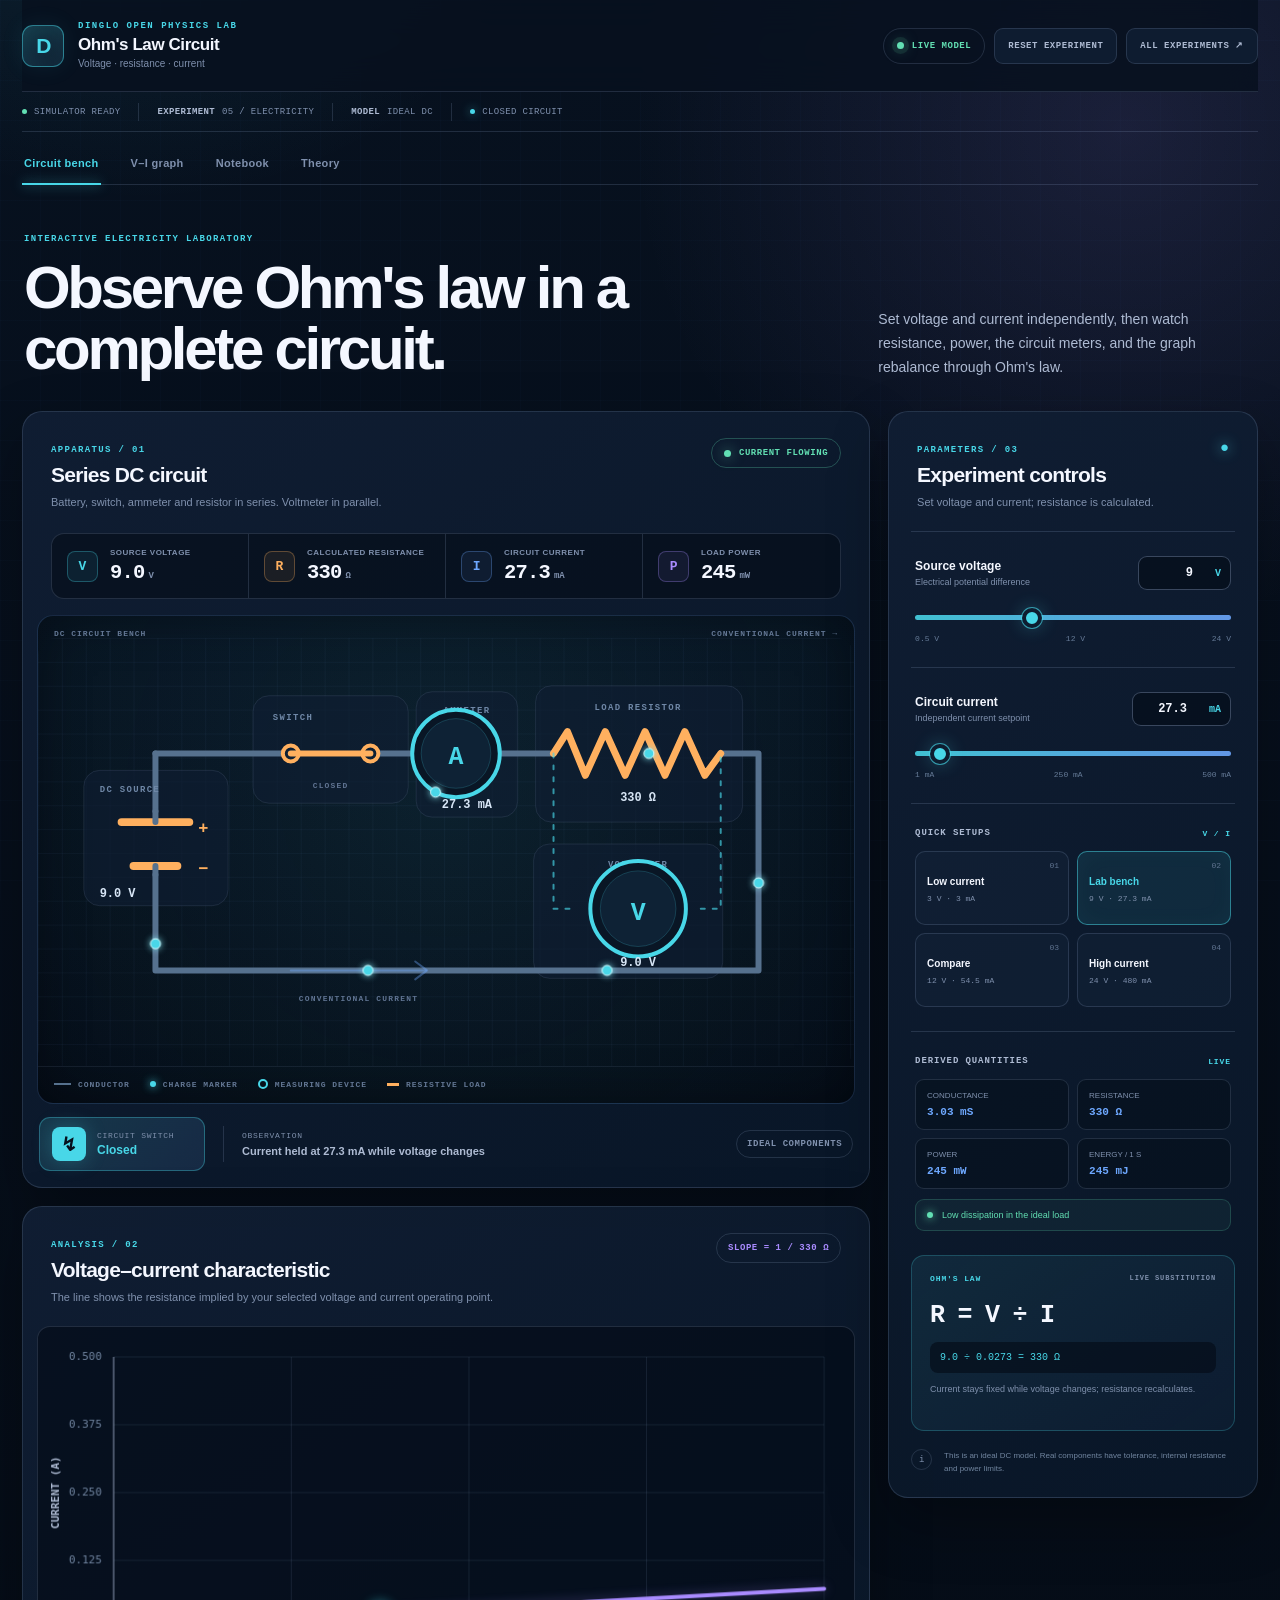
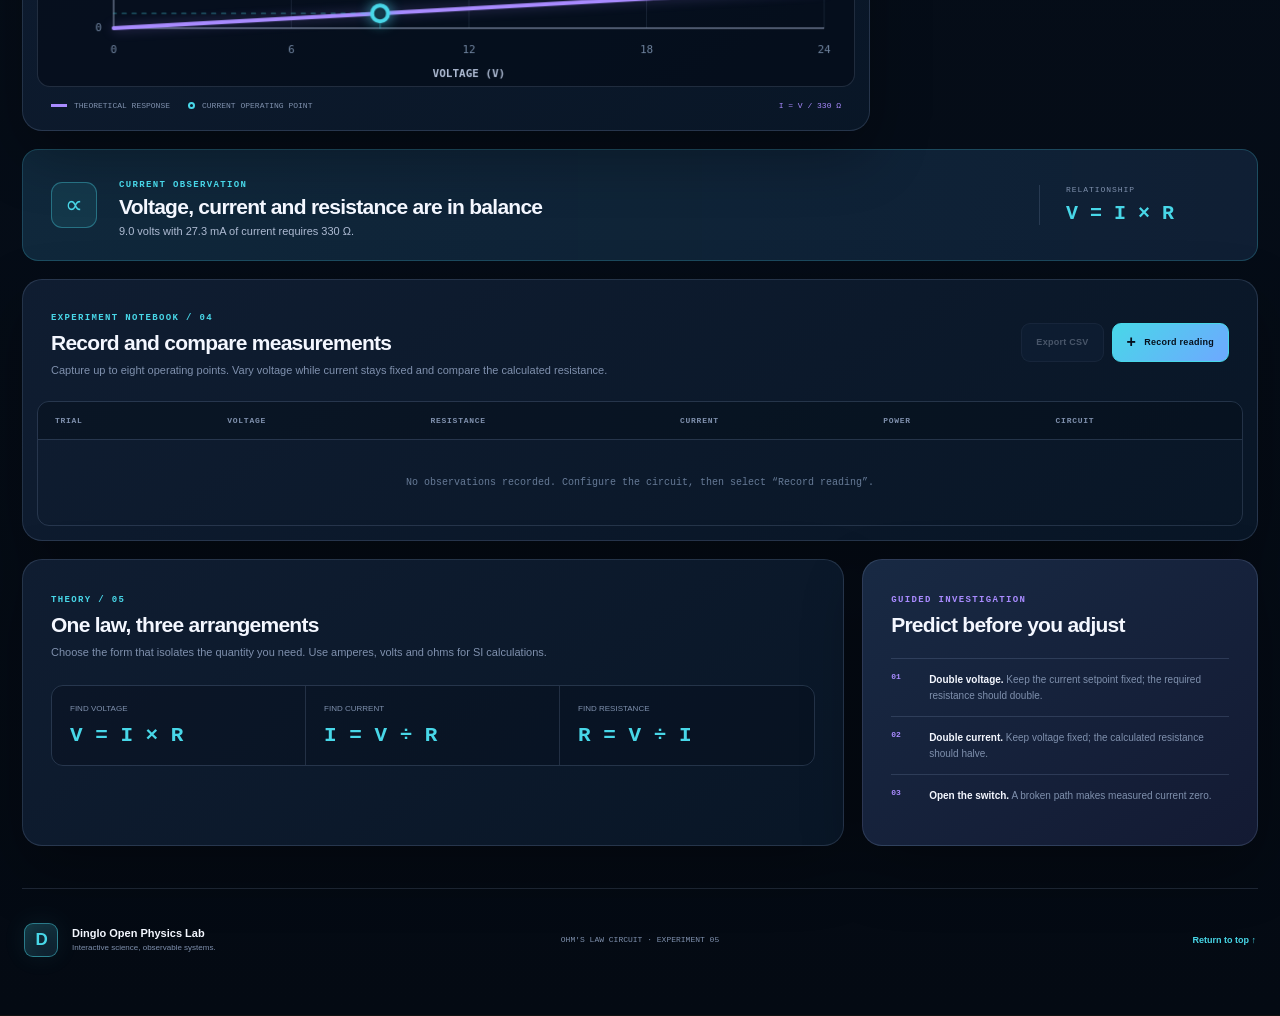
==== commit e7fb275a: "Add current control interface" ====
--- a/ohms-law/index.html
+++ b/ohms-law/index.html
@@ -3,7 +3,7 @@
   <head>
     <meta charset="utf-8">
     <meta name="viewport" content="width=device-width, initial-scale=1">
-    <meta name="description" content="Observe Ohm's law in a Dinglo interactive physics lab with a live DC circuit, voltage and resistance controls, current measurements, graphing, and an experiment notebook.">
+    <meta name="description" content="Observe Ohm's law in a Dinglo interactive physics lab with independent voltage and current controls, calculated resistance, live measurements, graphing, and an experiment notebook.">
     <meta name="theme-color" content="#07111f">
     <title>Ohm's Law Circuit · Dinglo Open Physics Lab</title>
     <link rel="stylesheet" href="styles.css">
@@ -49,7 +49,7 @@
             <span class="eyebrow">Interactive electricity laboratory</span>
             <h1 id="lab-title">Observe Ohm's law in a complete circuit.</h1>
           </div>
-          <p>Change the source voltage or resistance, then watch the ammeter, voltmeter, current flow, power, and graph respond in real time.</p>
+          <p>Set voltage and current independently, then watch resistance, power, the circuit meters, and the graph rebalance through Ohm's law.</p>
         </section>
 
         <section class="workspace" aria-label="Ohm's law simulator workspace">
@@ -71,7 +71,7 @@
                 </article>
                 <article class="measurement resistance-measurement">
                   <span class="measurement-symbol">R</span>
-                  <div><small>Load resistance</small><strong><span id="resistanceReadout">330</span><em>Ω</em></strong></div>
+                  <div><small>Calculated resistance</small><strong><span id="resistanceReadout">330</span><em>Ω</em></strong></div>
                 </article>
                 <article class="measurement current-measurement">
                   <span class="measurement-symbol">I</span>
@@ -192,7 +192,7 @@
                 <div class="transport-divider"></div>
                 <div class="transport-reading">
                   <small>Observation</small>
-                  <strong id="transportObservation">Current is proportional to voltage</strong>
+                  <strong id="transportObservation">Current setpoint is independent of voltage</strong>
                 </div>
                 <span class="model-badge">IDEAL COMPONENTS</span>
               </div>
@@ -203,7 +203,7 @@
                 <div>
                   <span class="panel-index">ANALYSIS / 02</span>
                   <h2>Voltage–current characteristic</h2>
-                  <p>At fixed resistance, the straight line confirms that current changes in direct proportion to voltage.</p>
+                  <p>The line shows the resistance implied by your selected voltage and current operating point.</p>
                 </div>
                 <span class="slope-badge" id="slopeBadge">slope = 1 / 330 Ω</span>
               </div>
@@ -223,7 +223,7 @@
               <div>
                 <span class="panel-index">PARAMETERS / 03</span>
                 <h2 id="controls-title">Experiment controls</h2>
-                <p>Change one variable at a time.</p>
+                <p>Set voltage and current; resistance is calculated.</p>
               </div>
               <span class="control-status" aria-hidden="true">●</span>
             </div>
@@ -237,22 +237,22 @@
               <div class="range-scale"><span>0.5 V</span><span>12 V</span><span>24 V</span></div>
             </div>
 
-            <div class="control-group resistance-control">
+            <div class="control-group current-control">
               <div class="control-label-row">
-                <div><label for="resistanceRange">Load resistance</label><small>Opposition to current flow</small></div>
-                <label class="number-field"><input id="resistanceNumber" type="number" min="50" max="1000" step="10" value="330" aria-label="Resistance in ohms"><span>Ω</span></label>
-              </div>
-              <input id="resistanceRange" class="range resistance-range" type="range" min="50" max="1000" step="10" value="330" aria-label="Resistance">
-              <div class="range-scale"><span>50 Ω</span><span>500 Ω</span><span>1 kΩ</span></div>
+                <div><label for="currentRange">Circuit current</label><small>Independent current setpoint</small></div>
+                <label class="number-field"><input id="currentNumber" type="number" min="1" max="500" step="0.1" value="27.3" aria-label="Current in milliamperes"><span>mA</span></label>
+              </div>
+              <input id="currentRange" class="range current-range" type="range" min="1" max="500" step="1" value="27.3" aria-label="Circuit current in milliamperes">
+              <div class="range-scale"><span>1 mA</span><span>250 mA</span><span>500 mA</span></div>
             </div>
 
             <div class="preset-section">
-              <div class="section-label"><span>Quick setups</span><small>V / R</small></div>
+              <div class="section-label"><span>Quick setups</span><small>V / I</small></div>
               <div class="preset-grid">
-                <button type="button" data-voltage="3" data-resistance="1000"><span>01</span><strong>Low current</strong><small>3 V · 1 kΩ</small></button>
-                <button type="button" class="selected" data-voltage="9" data-resistance="330"><span>02</span><strong>Lab bench</strong><small>9 V · 330 Ω</small></button>
-                <button type="button" data-voltage="12" data-resistance="220"><span>03</span><strong>Compare</strong><small>12 V · 220 Ω</small></button>
-                <button type="button" data-voltage="24" data-resistance="50"><span>04</span><strong>High current</strong><small>24 V · 50 Ω</small></button>
+                <button type="button" data-voltage="3" data-current="0.003"><span>01</span><strong>Low current</strong><small>3 V · 3 mA</small></button>
+                <button type="button" class="selected" data-voltage="9" data-current="0.027272727"><span>02</span><strong>Lab bench</strong><small>9 V · 27.3 mA</small></button>
+                <button type="button" data-voltage="12" data-current="0.054545455"><span>03</span><strong>Compare</strong><small>12 V · 54.5 mA</small></button>
+                <button type="button" data-voltage="24" data-current="0.48"><span>04</span><strong>High current</strong><small>24 V · 480 mA</small></button>
               </div>
             </div>
 
@@ -260,7 +260,7 @@
               <div class="section-label"><span>Derived quantities</span><small>LIVE</small></div>
               <div class="derived-grid">
                 <div><small>Conductance</small><strong id="conductanceReadout">3.03 mS</strong></div>
-                <div><small>Current</small><strong id="derivedCurrent">27.3 mA</strong></div>
+                <div><small>Resistance</small><strong id="derivedResistance">330 Ω</strong></div>
                 <div><small>Power</small><strong id="derivedPower">245 mW</strong></div>
                 <div><small>Energy / 1 s</small><strong id="energyReadout">245 mJ</strong></div>
               </div>
@@ -269,9 +269,9 @@
 
             <div class="equation-card">
               <div><span>OHM'S LAW</span><small>LIVE SUBSTITUTION</small></div>
-              <strong>I = V ÷ R</strong>
-              <code id="calculationText">9.0 ÷ 330 = 0.0273 A</code>
-              <p id="calculationNote">Voltage drives current; resistance limits it.</p>
+              <strong>R = V ÷ I</strong>
+              <code id="calculationText">9.0 ÷ 0.0273 = 330 Ω</code>
+              <p id="calculationNote">Current stays fixed while voltage changes; resistance recalculates.</p>
             </div>
 
             <div class="control-note">
@@ -296,7 +296,7 @@
             <div>
               <span class="panel-index">EXPERIMENT NOTEBOOK / 04</span>
               <h2 id="notebook-title">Record and compare measurements</h2>
-              <p>Capture up to eight operating points. Keep resistance fixed and vary voltage to test proportionality.</p>
+              <p>Capture up to eight operating points. Vary voltage while current stays fixed and compare the calculated resistance.</p>
             </div>
             <div class="notebook-actions">
               <button class="secondary-button hidden" id="clearReadings" type="button">Clear</button>
@@ -328,8 +328,8 @@
             <span class="panel-index">GUIDED INVESTIGATION</span>
             <h2>Predict before you adjust</h2>
             <ol>
-              <li><span>01</span><p><strong>Double voltage.</strong> Hold resistance constant; current should double.</p></li>
-              <li><span>02</span><p><strong>Double resistance.</strong> Hold voltage constant; current should halve.</p></li>
+              <li><span>01</span><p><strong>Double voltage.</strong> Keep the current setpoint fixed; the required resistance should double.</p></li>
+              <li><span>02</span><p><strong>Double current.</strong> Keep voltage fixed; the calculated resistance should halve.</p></li>
               <li><span>03</span><p><strong>Open the switch.</strong> A broken path makes measured current zero.</p></li>
             </ol>
           </article>
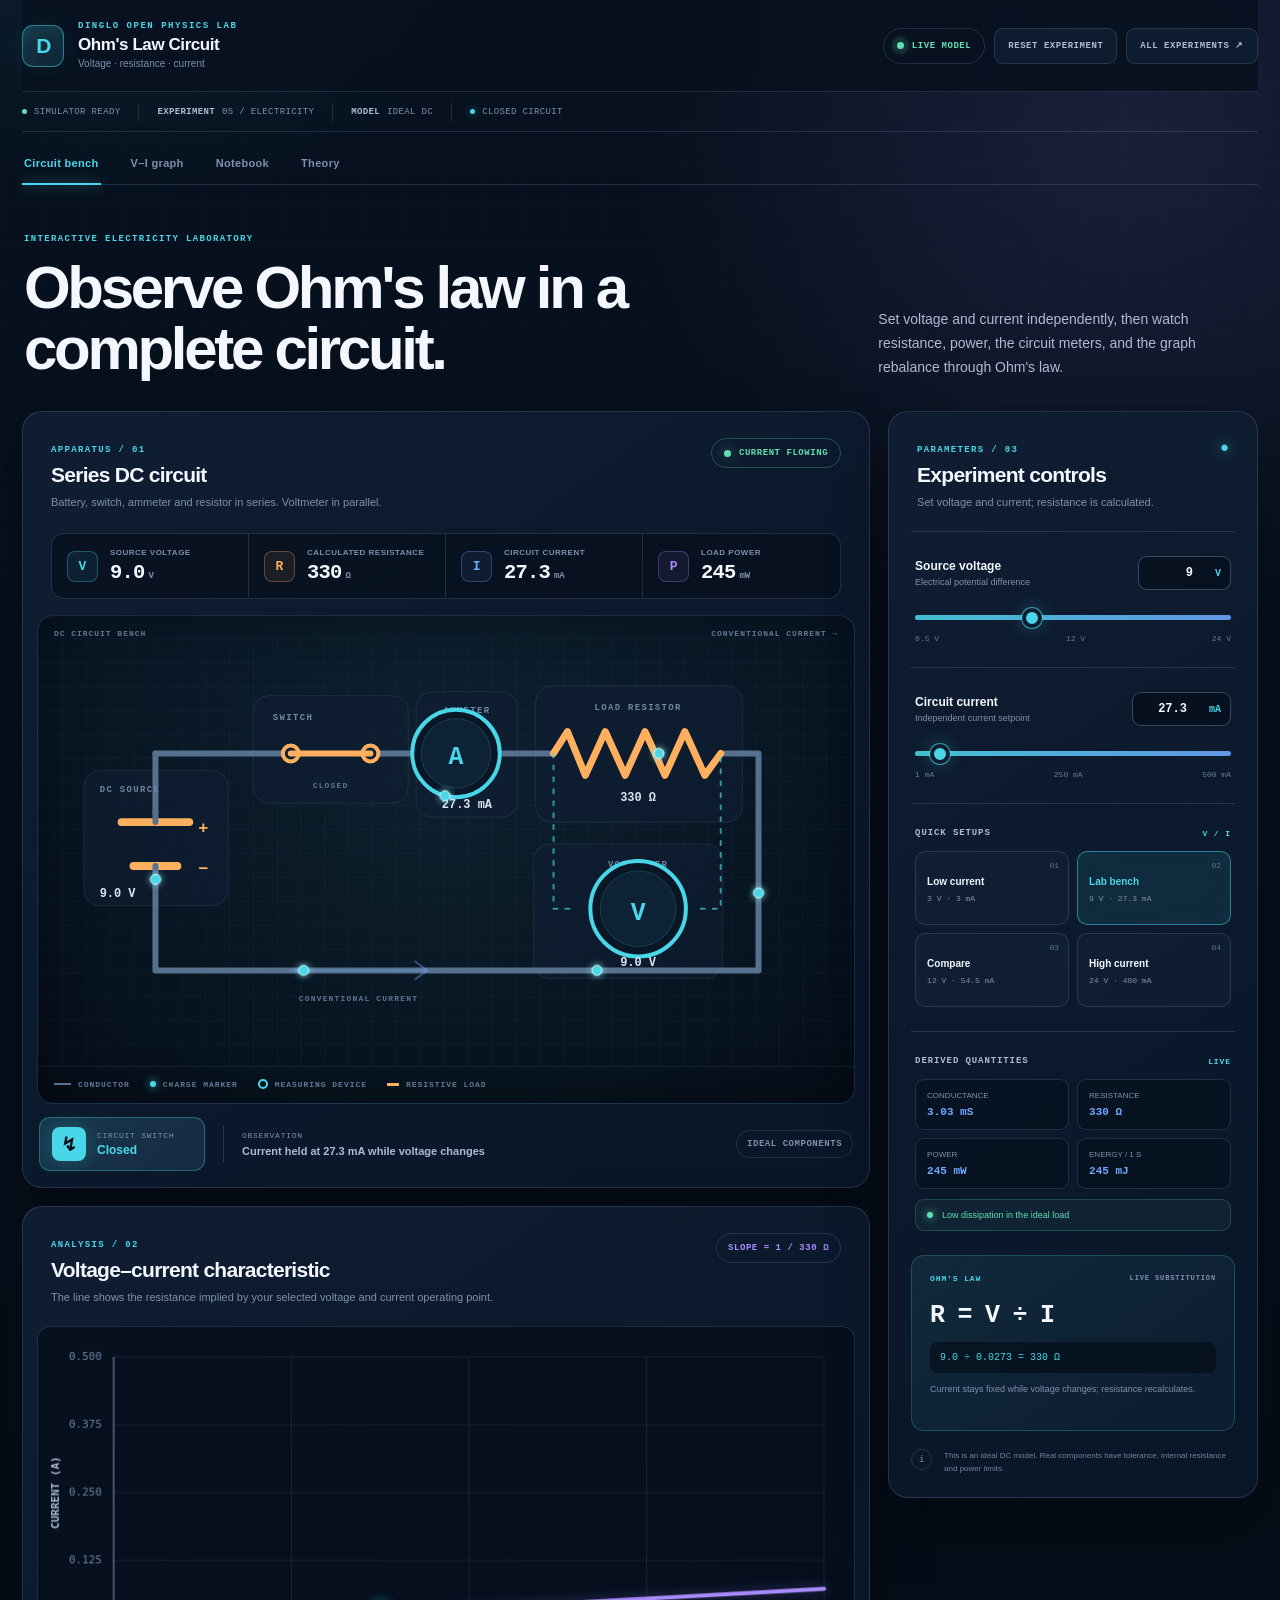
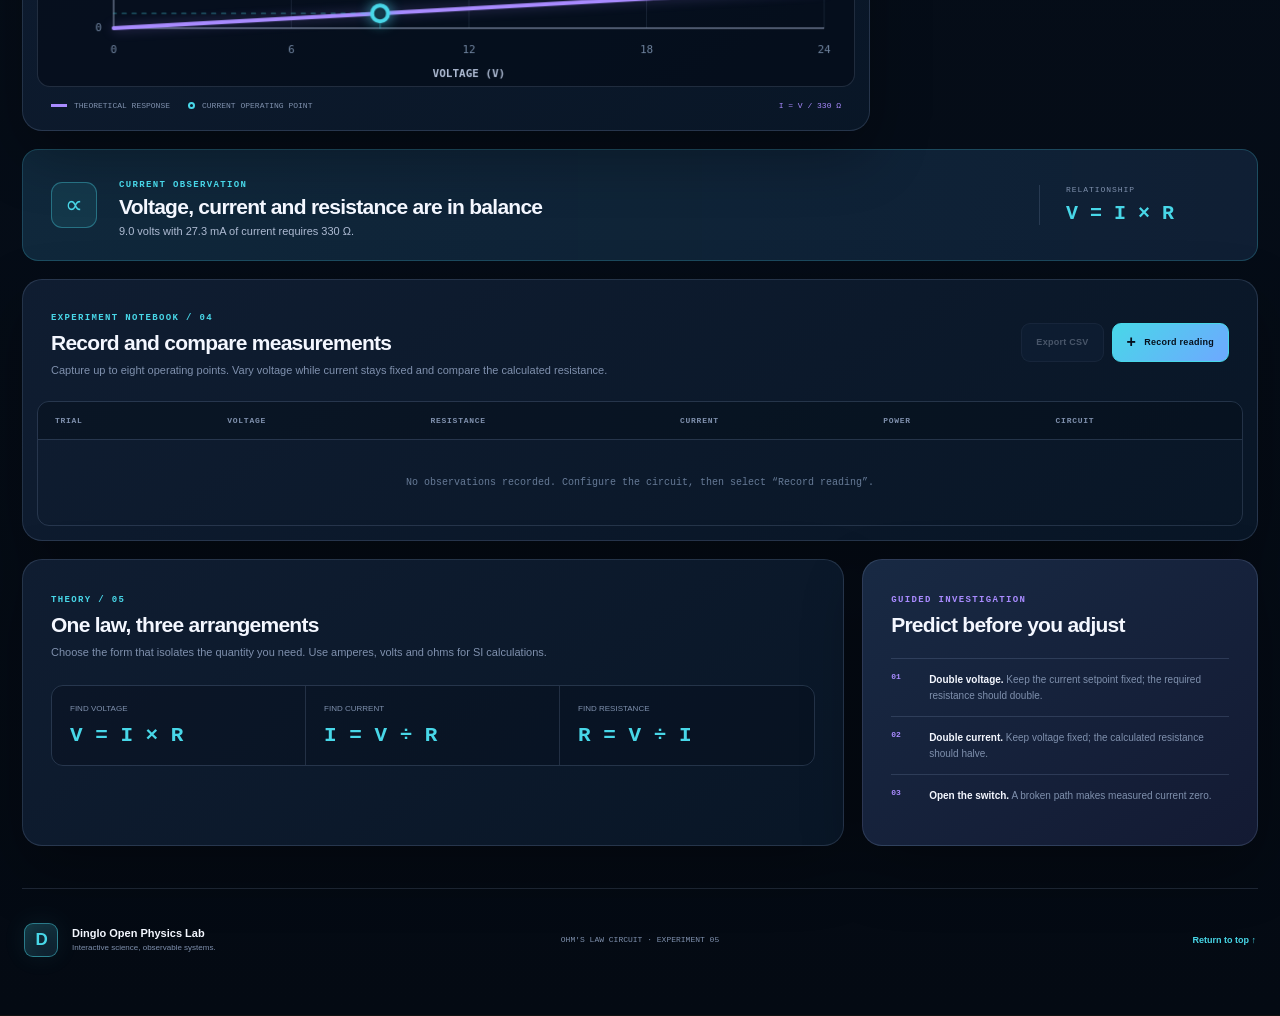
==== commit c3507862: "Refresh Ohm's law script cache" ====
--- a/ohms-law/index.html
+++ b/ohms-law/index.html
@@ -344,6 +344,6 @@
     </div>
 
     <noscript><p class="noscript">This simulator needs JavaScript enabled to calculate and animate the circuit.</p></noscript>
-    <script src="script.js"></script>
+    <script src="script.js?v=9058aa9"></script>
   </body>
 </html>
